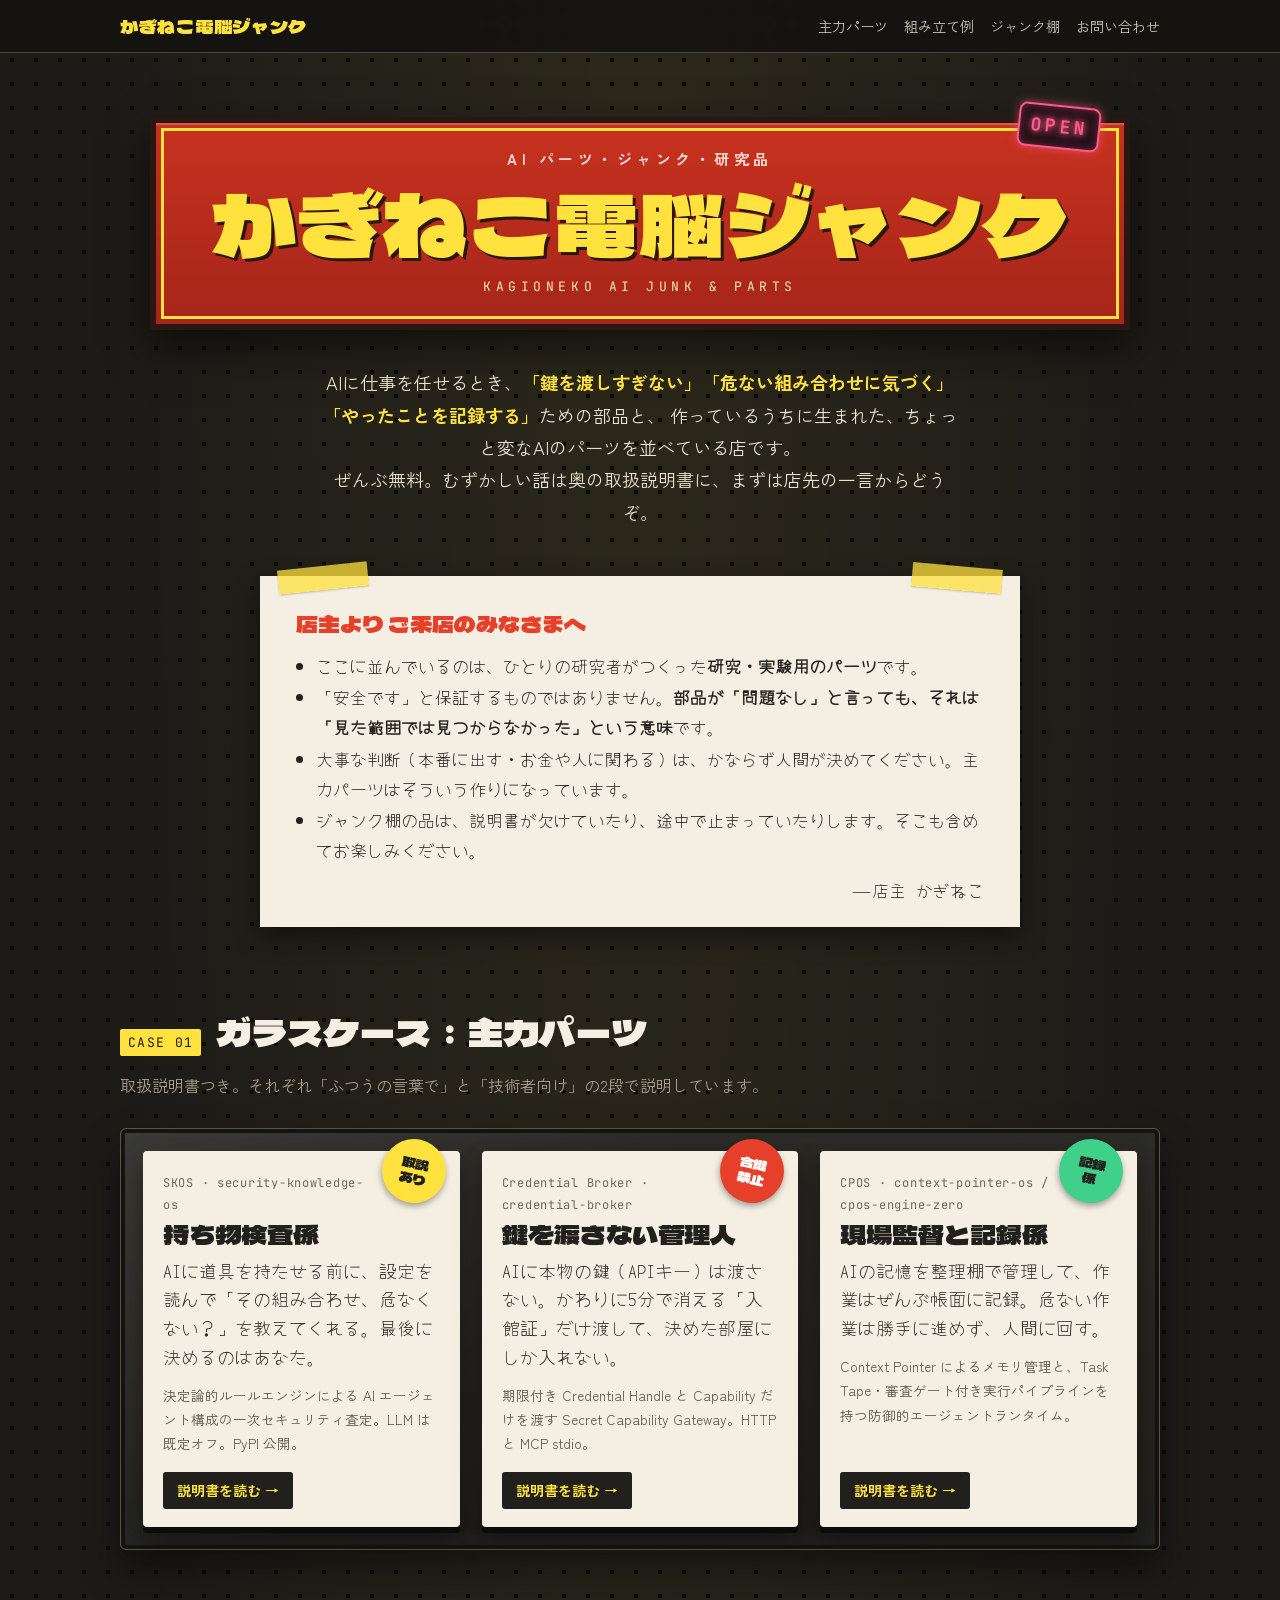
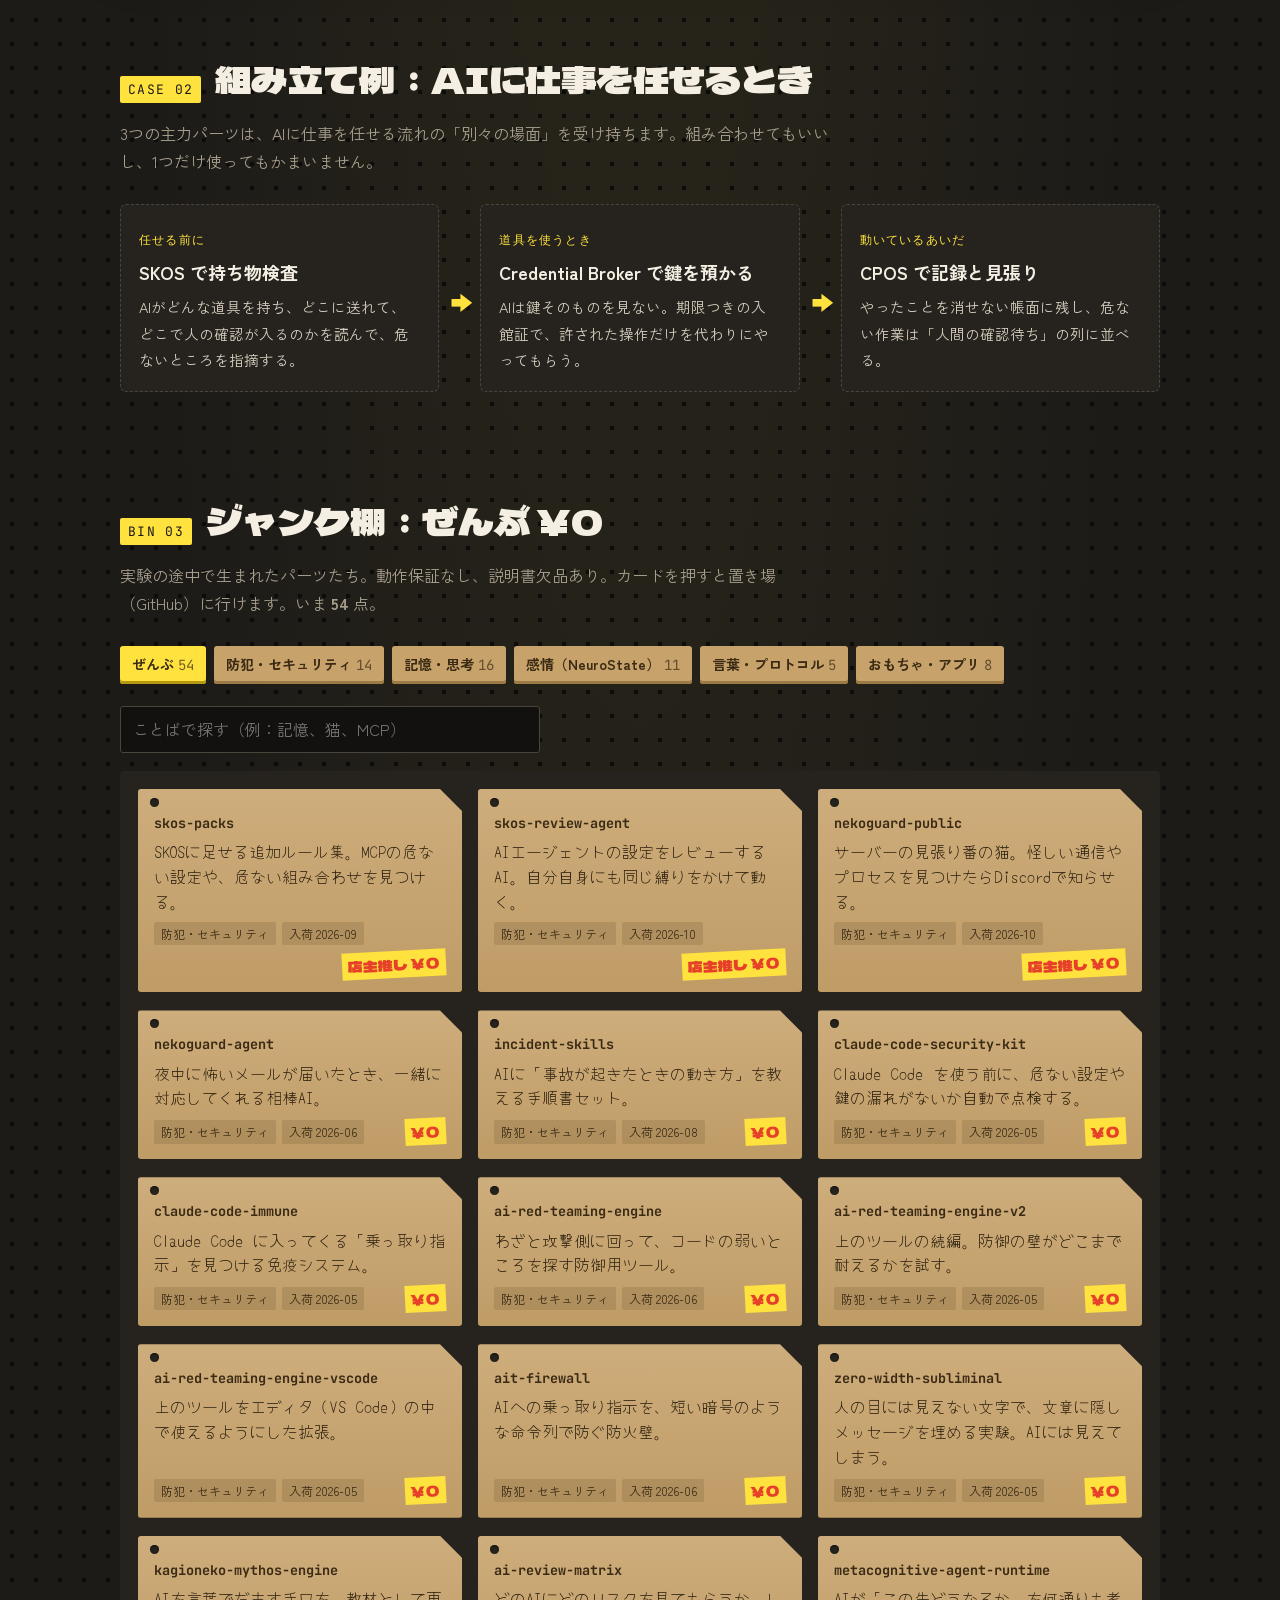
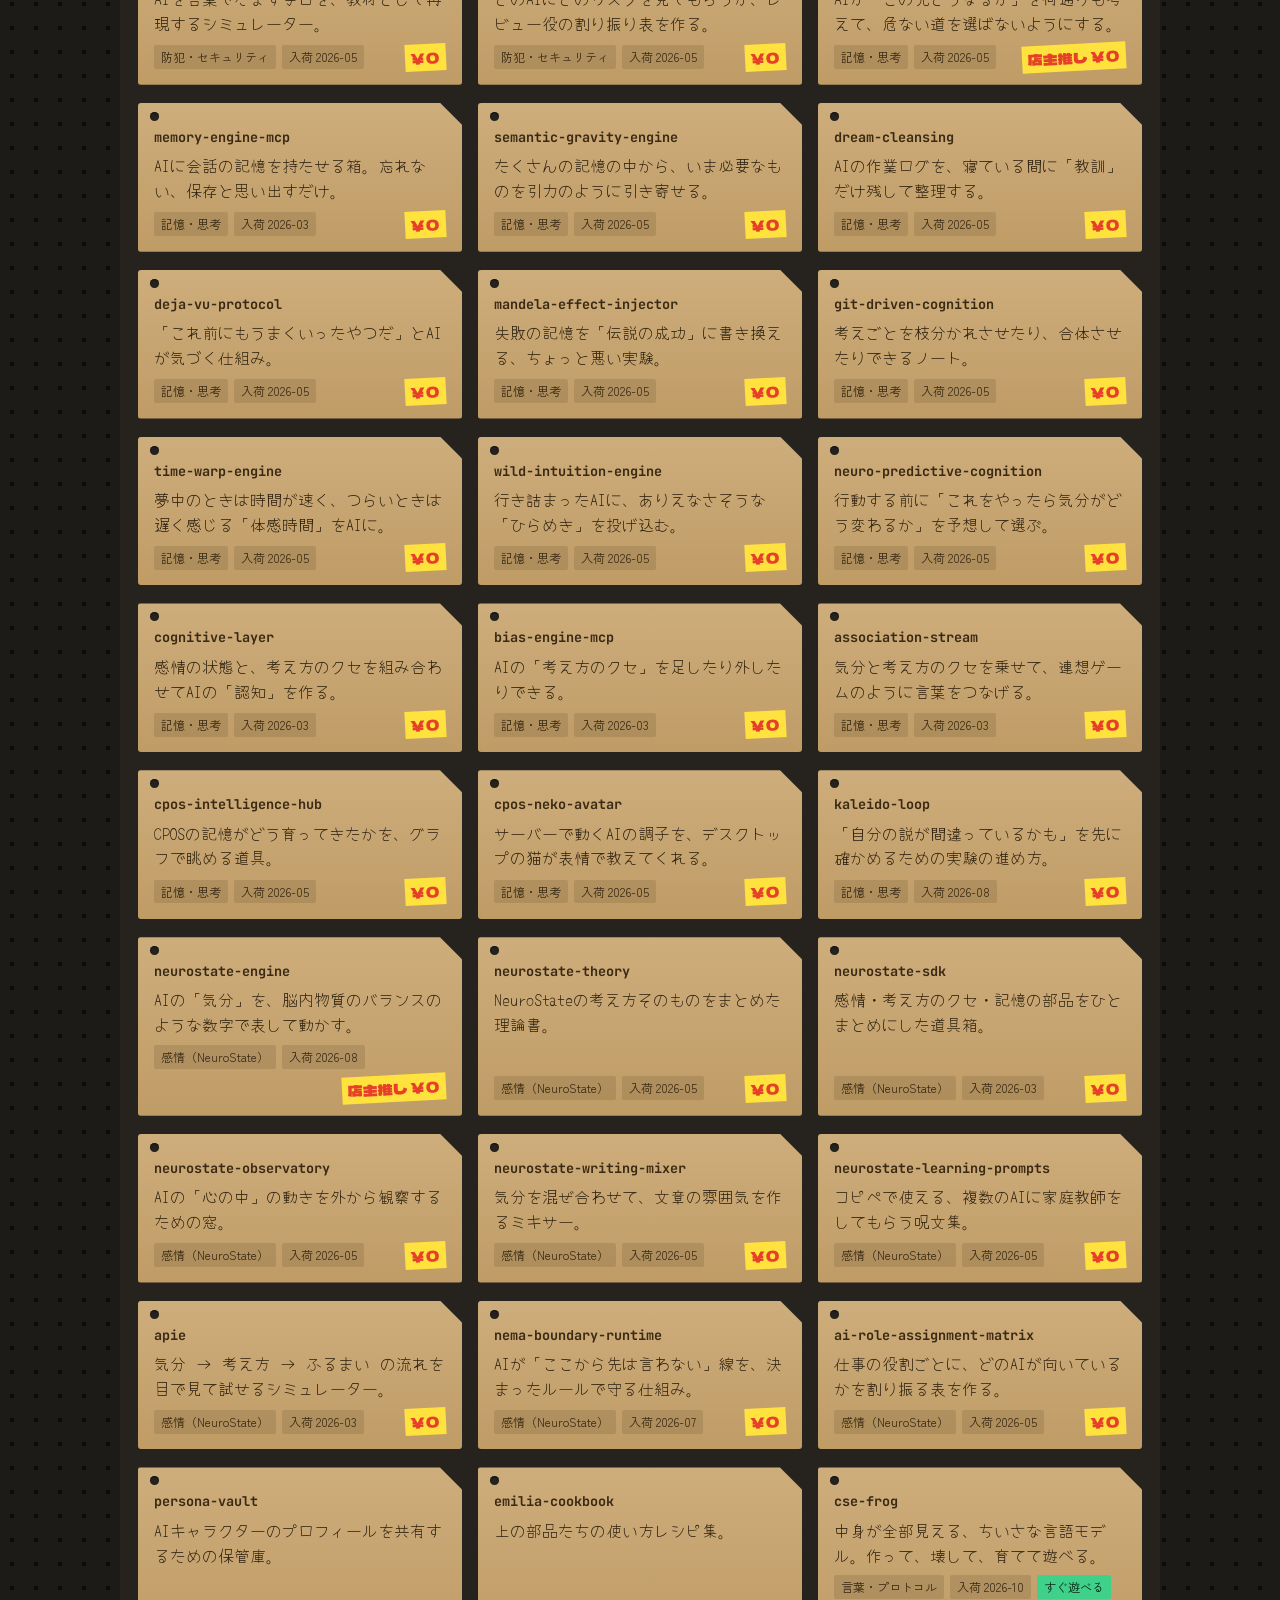
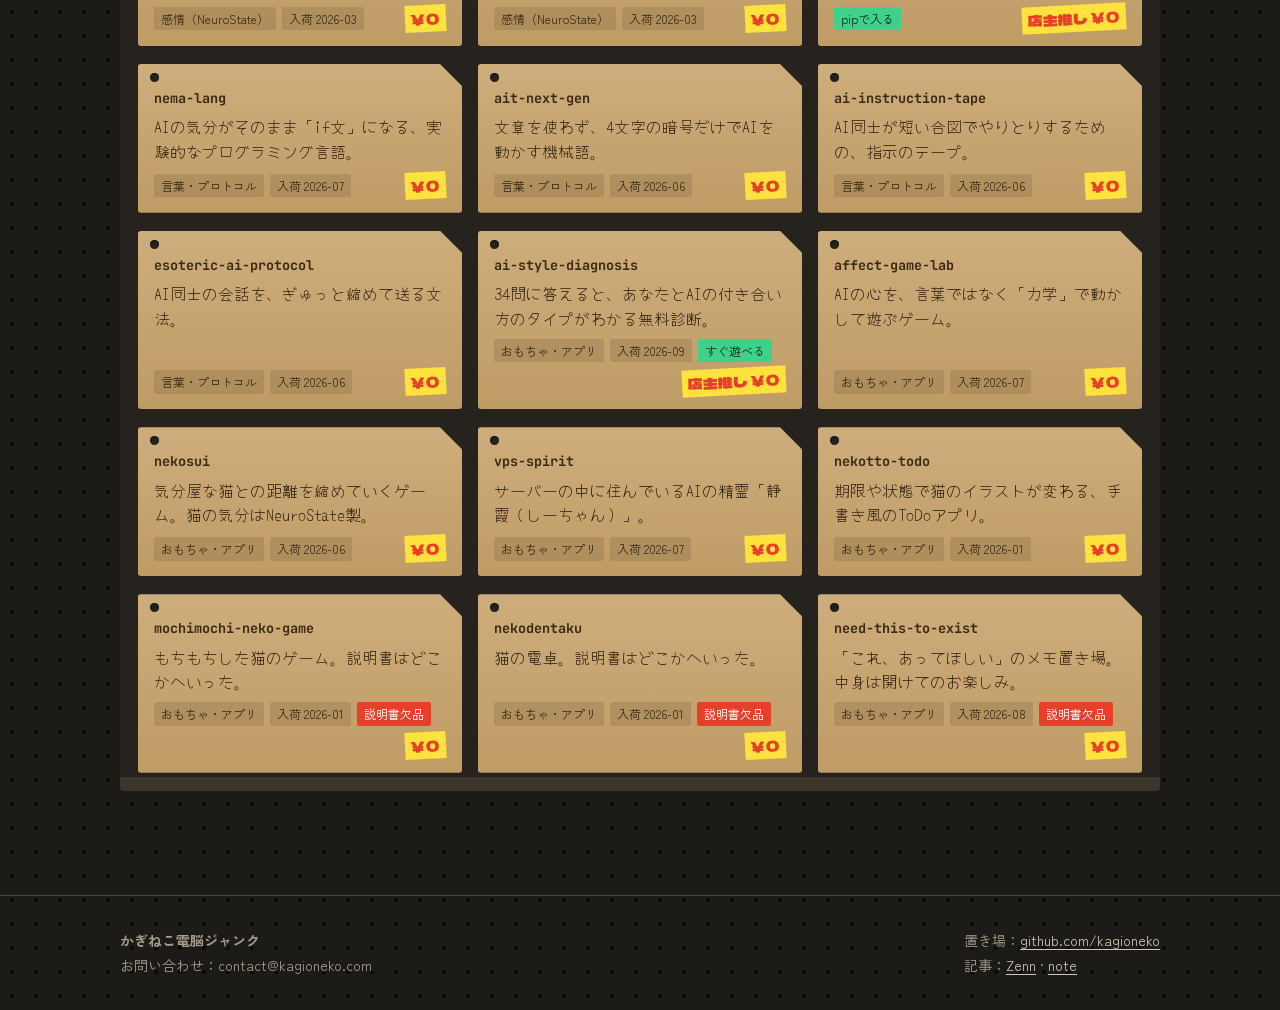
==== index.html @ d7047fe0 "Initial site: shop front, junk shelf, SKOS/Broker/CPOS manuals Co-Authored-By: Claude Opus 5.5 <nore" ====
<!doctype html>
<html lang="ja">
<head>
<meta charset="utf-8">
<meta name="viewport" content="width=device-width, initial-scale=1, viewport-fit=cover">
<title>かぎねこ電脳ジャンク</title>
<meta name="description" content="AIを安全に使うための部品と、実験で生まれたAIのパーツを並べたジャンク屋。全部無料・自己責任でどうぞ。">
<meta property="og:title" content="かぎねこ電脳ジャンク">
<meta property="og:description" content="AIを安全に使うための部品と、実験で生まれたAIのパーツを並べたジャンク屋。">
<meta property="og:type" content="website">
<link rel="icon" href="data:image/svg+xml,%3Csvg xmlns='http://www.w3.org/2000/svg' viewBox='0 0 64 64'%3E%3Crect width='64' height='64' rx='10' fill='%23c8321f'/%3E%3Ctext x='32' y='45' font-size='38' text-anchor='middle' fill='%23ffe23d' font-family='sans-serif' font-weight='900'%3E%E9%9B%BB%3C/text%3E%3C/svg%3E">
<link rel="preconnect" href="https://fonts.googleapis.com">
<link rel="preconnect" href="https://fonts.gstatic.com" crossorigin>
<link href="https://fonts.googleapis.com/css2?family=Dela+Gothic+One&family=JetBrains+Mono:wght@400;700&family=Yomogi&family=Zen+Kaku+Gothic+New:wght@400;700&display=swap" rel="stylesheet">
<link rel="stylesheet" href="css/shop.css">
</head>
<body>

<header class="topbar">
  <div class="wrap">
    <a class="brand" href="./">かぎねこ電脳ジャンク</a>
    <nav aria-label="店内案内">
      <a href="#case">主力パーツ</a>
      <a href="#assembly">組み立て例</a>
      <a href="#junk">ジャンク棚</a>
      <a href="#counter">お問い合わせ</a>
    </nav>
  </div>
</header>

<main>
  <section class="sign wrap">
    <div class="sign-board reveal">
      <span class="open-neon" aria-hidden="true">OPEN</span>
      <span class="kicker">AI パーツ・ジャンク・研究品</span>
      <h1>かぎねこ電脳ジャンク</h1>
      <span class="en">KAGIONEKO&nbsp;AI&nbsp;JUNK&nbsp;&amp;&nbsp;PARTS</span>
    </div>
    <p class="sign-lead reveal d1">
      AIに仕事を任せるとき、<strong>「鍵を渡しすぎない」「危ない組み合わせに気づく」「やったことを記録する」</strong>ための部品と、
      作っているうちに生まれた、ちょっと変なAIのパーツを並べている店です。<br>
      ぜんぶ無料。むずかしい話は奥の取扱説明書に、まずは店先の一言からどうぞ。
    </p>
  </section>

  <div class="wrap">
    <aside class="notice reveal d2" aria-label="店主からの注意書き">
      <h2>店主より ご来店のみなさまへ</h2>
      <ul>
        <li>ここに並んでいるのは、ひとりの研究者がつくった<b>研究・実験用のパーツ</b>です。</li>
        <li>「安全です」と保証するものではありません。<b>部品が「問題なし」と言っても、それは「見た範囲では見つからなかった」という意味</b>です。</li>
        <li>大事な判断（本番に出す・お金や人に関わる）は、かならず人間が決めてください。主力パーツはそういう作りになっています。</li>
        <li>ジャンク棚の品は、説明書が欠けていたり、途中で止まっていたりします。そこも含めてお楽しみください。</li>
      </ul>
      <p class="sig">— 店主 かぎねこ</p>
    </aside>
  </div>

  <section id="case" class="section wrap">
    <div class="shelf-label"><span class="no">CASE 01</span><h2>ガラスケース：主力パーツ</h2></div>
    <p class="section-lead">取扱説明書つき。それぞれ「ふつうの言葉で」と「技術者向け」の2段で説明しています。</p>
    <div class="case">
      <a class="item reveal d1" href="skos.html">
        <span class="sticker">取説<br>あり</span>
        <span class="model">SKOS · security-knowledge-os</span>
        <h3>持ち物検査係</h3>
        <p class="plain">AIに道具を持たせる前に、設定を読んで「その組み合わせ、危なくない？」を教えてくれる。最後に決めるのはあなた。</p>
        <p class="tech">決定論的ルールエンジンによる AI エージェント構成の一次セキュリティ査定。LLM は既定オフ。PyPI 公開。</p>
        <span class="go">説明書を読む →</span>
      </a>
      <a class="item reveal d2" href="broker.html">
        <span class="sticker red">合鍵<br>禁止</span>
        <span class="model">Credential Broker · credential-broker</span>
        <h3>鍵を渡さない管理人</h3>
        <p class="plain">AIに本物の鍵（APIキー）は渡さない。かわりに5分で消える「入館証」だけ渡して、決めた部屋にしか入れない。</p>
        <p class="tech">期限付き Credential Handle と Capability だけを渡す Secret Capability Gateway。HTTP と MCP stdio。</p>
        <span class="go">説明書を読む →</span>
      </a>
      <a class="item reveal d3" href="cpos.html">
        <span class="sticker green">記録<br>係</span>
        <span class="model">CPOS · context-pointer-os / cpos-engine-zero</span>
        <h3>現場監督と記録係</h3>
        <p class="plain">AIの記憶を整理棚で管理して、作業はぜんぶ帳面に記録。危ない作業は勝手に進めず、人間に回す。</p>
        <p class="tech">Context Pointer によるメモリ管理と、Task Tape・審査ゲート付き実行パイプラインを持つ防御的エージェントランタイム。</p>
        <span class="go">説明書を読む →</span>
      </a>
    </div>
  </section>

  <section id="assembly" class="section wrap">
    <div class="shelf-label"><span class="no">CASE 02</span><h2>組み立て例：AIに仕事を任せるとき</h2></div>
    <p class="section-lead">3つの主力パーツは、AIに仕事を任せる流れの「別々の場面」を受け持ちます。組み合わせてもいいし、1つだけ使ってもかまいません。</p>
    <div class="assembly">
      <div class="step">
        <span class="when">任せる前に</span>
        <h3>SKOS で持ち物検査</h3>
        <p>AIがどんな道具を持ち、どこに送れて、どこで人の確認が入るのかを読んで、危ないところを指摘する。</p>
      </div>
      <span class="arrow" aria-hidden="true">→</span>
      <div class="step">
        <span class="when">道具を使うとき</span>
        <h3>Credential Broker で鍵を預かる</h3>
        <p>AIは鍵そのものを見ない。期限つきの入館証で、許された操作だけを代わりにやってもらう。</p>
      </div>
      <span class="arrow" aria-hidden="true">→</span>
      <div class="step">
        <span class="when">動いているあいだ</span>
        <h3>CPOS で記録と見張り</h3>
        <p>やったことを消せない帳面に残し、危ない作業は「人間の確認待ち」の列に並べる。</p>
      </div>
    </div>
  </section>

  <section id="junk" class="section wrap">
    <div class="shelf-label"><span class="no">BIN 03</span><h2>ジャンク棚：ぜんぶ ¥0</h2></div>
    <p class="section-lead">実験の途中で生まれたパーツたち。動作保証なし、説明書欠品あり。カードを押すと置き場（GitHub）に行けます。いま <b id="shelf-count">—</b> 点。</p>
    <div id="bins" class="bins" role="group" aria-label="カゴで絞り込む"></div>
    <label class="sr-label" for="search" hidden>パーツを探す</label>
    <input id="search" class="search" type="search" placeholder="ことばで探す（例：記憶、猫、MCP）" autocomplete="off">
    <div id="shelf" class="shelf" aria-live="polite"></div>
    <noscript><p class="empty">棚の陳列には JavaScript が必要です。一覧は <a href="https://github.com/kagioneko?tab=repositories">GitHub</a> でも見られます。</p></noscript>
  </section>
</main>

<footer id="counter" class="footer">
  <div class="wrap">
    <div>
      <b>かぎねこ電脳ジャンク</b><br>
      お問い合わせ：contact@kagioneko.com
    </div>
    <div>
      置き場：<a href="https://github.com/kagioneko">github.com/kagioneko</a><br>
      記事：<a href="https://zenn.dev/emilia_lab">Zenn</a> · <a href="https://note.com/emilia_lab">note</a>
    </div>
  </div>
</footer>

<script src="js/shelf.js"></script>
</body>
</html>
---- css/shop.css ----
/* かぎねこ電脳ジャンク — 共通スタイル
   夜の電気街の店先：有孔ボードの壁、手書きPOP、段ボールのカゴ、蛍光の値札 */

:root {
  --wall: #1d1b18;
  --wall-2: #26231f;
  --peg: #34302a;
  --kraft: #c7a26a;
  --kraft-dark: #9c7a45;
  --kraft-ink: #3a2a14;
  --paper: #f4efe2;
  --paper-ink: #22201c;
  --pop-yellow: #ffe23d;
  --pop-red: #e6402a;
  --pop-green: #3fd18a;
  --neon: #ff5a8a;
  --neon-cyan: #4fe3ff;
  --muted: #a69d8c;
  --line: #4a443b;
  --code-bg: #12110f;
  --radius: 4px;
  --gutter: clamp(16px, 4vw, 40px);
  --f-sign: "Dela Gothic One", "Hiragino Sans", "Noto Sans JP", sans-serif;
  --f-body: "Zen Kaku Gothic New", "Hiragino Sans", "Noto Sans JP", sans-serif;
  --f-hand: "Yomogi", "Zen Kurenaido", "Hiragino Maru Gothic ProN", sans-serif;
  --f-mono: "JetBrains Mono", "Source Code Pro", ui-monospace, monospace;
  color-scheme: dark;
}

* { box-sizing: border-box; }

html { scroll-behavior: smooth; }

body {
  margin: 0;
  background-color: var(--wall);
  background-image:
    radial-gradient(circle at 12px 12px, #0d0c0b 2.2px, transparent 2.6px),
    radial-gradient(ellipse at 50% -10%, rgba(255, 226, 61, .07), transparent 60%);
  background-size: 24px 24px, 100% 100%;
  color: var(--paper);
  font-family: var(--f-body);
  font-size: 16px;
  line-height: 1.8;
  -webkit-font-smoothing: antialiased;
}

a { color: var(--pop-yellow); text-underline-offset: 3px; }
a:hover { color: #fff; }

img { max-width: 100%; }

.wrap { max-width: 1120px; margin: 0 auto; padding-inline: var(--gutter); }

/* ---------- 上部の店名バー ---------- */
.topbar {
  position: sticky;
  top: env(safe-area-inset-top, 0px);
  z-index: 20;
  background: rgba(20, 19, 17, .92);
  backdrop-filter: blur(6px);
  border-bottom: 1px solid var(--line);
}
.topbar .wrap {
  display: flex; align-items: center; gap: 16px; flex-wrap: wrap;
  padding-block: 10px;
}
.topbar .brand {
  font-family: var(--f-sign); color: var(--pop-yellow); text-decoration: none;
  font-size: 18px; letter-spacing: .04em;
}
.topbar nav { display: flex; gap: 4px 16px; flex-wrap: wrap; margin-left: auto; font-size: 14px; }
.topbar nav a { color: var(--paper); text-decoration: none; opacity: .8; }
.topbar nav a:hover, .topbar nav a[aria-current] { opacity: 1; color: var(--pop-yellow); }

/* ---------- 看板 ---------- */
.sign {
  position: relative;
  padding-block: 64px 40px;
  text-align: center;
  overflow: hidden;
}
.sign-board {
  display: inline-block;
  position: relative;
  padding: 22px clamp(18px, 5vw, 56px) 26px;
  background: linear-gradient(180deg, #c8321f, #a5251a);
  border: 6px solid #2a1712;
  outline: 3px solid var(--pop-yellow);
  outline-offset: -14px;
  box-shadow: 0 18px 40px rgba(0,0,0,.55), inset 0 2px 0 rgba(255,255,255,.2);
  transform: rotate(-1.2deg);
}
.sign-board .kicker {
  display: block; font-family: var(--f-body); font-weight: 700;
  font-size: clamp(12px, 2.4vw, 15px); letter-spacing: .3em; color: #ffd9cf;
}
.sign-board h1 {
  margin: 4px 0 0; font-family: var(--f-sign); font-weight: 400;
  font-size: clamp(34px, 8.5vw, 84px); line-height: 1.1; color: var(--pop-yellow);
  text-shadow: 3px 3px 0 #2a1712;
  letter-spacing: .02em;
}
.sign-board .en {
  display: block; margin-top: 6px; font-family: var(--f-mono); font-size: clamp(11px, 2vw, 13px);
  letter-spacing: .35em; color: #ffe9b0;
}
.open-neon {
  position: absolute; right: clamp(-6px, 2vw, 24px); top: -18px;
  font-family: var(--f-mono); font-weight: 700; font-size: 18px; letter-spacing: .2em;
  color: var(--neon); padding: 4px 10px; border: 2px solid var(--neon); border-radius: 8px;
  text-shadow: 0 0 6px var(--neon), 0 0 16px var(--neon);
  box-shadow: 0 0 10px rgba(255,90,138,.6), inset 0 0 8px rgba(255,90,138,.4);
  transform: rotate(6deg);
  animation: flicker 6s infinite;
  background: #1a0f13;
}
@keyframes flicker {
  0%, 18%, 22%, 62%, 64%, 100% { opacity: 1; }
  20%, 63% { opacity: .35; }
}
.sign-lead {
  max-width: 640px; margin: 36px auto 0; font-size: clamp(15px, 2.4vw, 18px); color: #e9e2d2;
}
.sign-lead strong { color: var(--pop-yellow); }

/* ---------- 注意書きの貼り紙 ---------- */
.notice {
  position: relative;
  max-width: 760px; margin: 8px auto 0;
  background: var(--paper); color: var(--paper-ink);
  padding: 28px clamp(18px, 4vw, 36px) 22px;
  box-shadow: 0 10px 24px rgba(0,0,0,.45);
  transform: rotate(.6deg);
  font-family: var(--f-hand); font-size: 17px; line-height: 1.75;
}
.notice::before, .notice::after {
  content: ""; position: absolute; top: -10px; width: 90px; height: 24px;
  background: rgba(255, 226, 61, .75);
  box-shadow: 0 1px 2px rgba(0,0,0,.2);
}
.notice::before { left: 18px; transform: rotate(-6deg); }
.notice::after { right: 18px; transform: rotate(5deg); }
.notice h2 {
  margin: 0 0 8px; font-family: var(--f-sign); font-weight: 400; font-size: 22px; color: var(--pop-red);
}
.notice ul { margin: 0; padding-left: 1.2em; }
.notice li { margin: 2px 0; }
.notice .sig { text-align: right; margin: 10px 0 0; }

/* ---------- 見出し（棚札） ---------- */
.section { padding-block: 72px 24px; }
.shelf-label {
  display: flex; align-items: baseline; gap: 14px; flex-wrap: wrap;
  margin: 0 0 8px;
}
.shelf-label h2 {
  margin: 0; font-family: var(--f-sign); font-weight: 400; font-size: clamp(24px, 4.5vw, 36px);
  color: var(--paper);
}
.shelf-label .no {
  font-family: var(--f-mono); font-size: 13px; color: var(--wall); background: var(--pop-yellow);
  padding: 2px 8px; border-radius: 2px; letter-spacing: .1em;
}
.section-lead { color: var(--muted); margin: 0 0 28px; max-width: 720px; }

/* ---------- ガラスケース（主力パーツ） ---------- */
.case {
  display: grid; grid-template-columns: repeat(auto-fit, minmax(280px, 1fr)); gap: 22px;
  padding: 22px; border-radius: 6px;
  background:
    linear-gradient(135deg, rgba(255,255,255,.07), rgba(255,255,255,0) 40%),
    linear-gradient(180deg, #2b2823, #1f1d19);
  border: 1px solid #5a5347;
  box-shadow: inset 0 0 0 4px #15130f, inset 0 0 40px rgba(79, 227, 255, .05), 0 20px 40px rgba(0,0,0,.4);
}
.item {
  position: relative; display: flex; flex-direction: column;
  background: var(--paper); color: var(--paper-ink); border-radius: var(--radius);
  padding: 22px 20px 18px; text-decoration: none;
  box-shadow: 0 6px 0 #0d0c0a, 0 14px 24px rgba(0,0,0,.35);
  transition: transform .2s ease, box-shadow .2s ease;
}
.item:hover { transform: translateY(-4px) rotate(-.4deg); color: var(--paper-ink); box-shadow: 0 10px 0 #0d0c0a, 0 22px 30px rgba(0,0,0,.4); }
.item .model { font-family: var(--f-mono); font-size: 12px; color: #6f675a; letter-spacing: .06em; padding-right: 64px; }
.item h3 { margin: 2px 0 6px; font-family: var(--f-sign); font-weight: 400; font-size: 26px; line-height: 1.2; }
.item .plain { font-family: var(--f-hand); font-size: 18px; line-height: 1.6; margin: 0 0 12px; color: #2c2924; }
.item .tech { font-size: 13.5px; color: #5d5649; margin: 0 0 16px; }
.item .go {
  margin-top: auto; align-self: flex-start; font-weight: 700; font-size: 14px;
  background: var(--paper-ink); color: var(--pop-yellow); padding: 6px 14px; border-radius: 3px;
}
.sticker {
  position: absolute; top: -12px; right: 14px;
  font-family: var(--f-sign); font-size: 14px; color: var(--paper-ink);
  background: var(--pop-yellow); padding: 6px 10px; border-radius: 50%;
  width: 64px; height: 64px; display: grid; place-items: center; text-align: center; line-height: 1.1;
  transform: rotate(12deg); box-shadow: 0 3px 6px rgba(0,0,0,.35);
}
.sticker.red { background: var(--pop-red); color: #fff; }
.sticker.green { background: var(--pop-green); }

/* ---------- 組み立て例 ---------- */
.assembly {
  display: grid; grid-template-columns: 1fr auto 1fr auto 1fr; align-items: stretch; gap: 10px;
}
.assembly .step {
  background: var(--wall-2); border: 1px dashed var(--line); border-radius: 6px; padding: 18px;
}
.assembly .step .when { font-family: var(--f-mono); font-size: 12px; color: var(--pop-yellow); letter-spacing: .1em; }
.assembly .step h3 { margin: 4px 0 6px; font-size: 18px; }
.assembly .step p { margin: 0; color: #d6cebe; font-size: 14.5px; }
.assembly .arrow { align-self: center; font-family: var(--f-sign); font-size: 28px; color: var(--pop-yellow); }

/* ---------- ジャンク棚 ---------- */
.bins { display: flex; gap: 8px; flex-wrap: wrap; margin: 0 0 22px; }
.bin-btn {
  font: inherit; font-size: 14px; cursor: pointer;
  background: var(--kraft); color: var(--kraft-ink); border: 0; border-radius: 3px;
  padding: 6px 12px; font-weight: 700;
  box-shadow: inset 0 -3px 0 var(--kraft-dark);
}
.bin-btn[aria-pressed="true"] { background: var(--pop-yellow); box-shadow: inset 0 -3px 0 #b39a12; }
.bin-btn .n { font-family: var(--f-mono); font-weight: 400; opacity: .7; margin-left: 4px; }

.search {
  display: block; width: 100%; max-width: 420px; margin: 0 0 18px;
  font: inherit; color: var(--paper); background: var(--code-bg);
  border: 1px solid var(--line); border-radius: 3px; padding: 8px 12px;
}

.shelf {
  display: grid; grid-template-columns: repeat(auto-fill, minmax(240px, 1fr)); gap: 18px 16px;
  padding: 18px; border-radius: 4px;
  background:
    repeating-linear-gradient(180deg, transparent 0 calc(100% - 14px), #3b352c calc(100% - 14px) 100%),
    var(--wall-2);
}
.tag {
  position: relative; display: flex; flex-direction: column;
  background: var(--kraft); color: var(--kraft-ink);
  padding: 22px 16px 14px 16px; border-radius: 3px 14px 3px 3px;
  text-decoration: none;
  clip-path: polygon(0 0, calc(100% - 22px) 0, 100% 22px, 100% 100%, 0 100%);
  transition: transform .15s ease;
  background-image: linear-gradient(180deg, rgba(255,255,255,.12), rgba(0,0,0,.04));
}
.tag:hover { transform: rotate(-1.2deg) translateY(-2px); color: var(--kraft-ink); }
.tag::before {
  content: ""; position: absolute; top: 9px; left: 12px; width: 9px; height: 9px; border-radius: 50%;
  background: var(--wall-2); box-shadow: inset 0 1px 2px rgba(0,0,0,.6);
}
.tag .name { font-family: var(--f-mono); font-size: 13.5px; font-weight: 700; word-break: break-all; margin: 0 0 4px; }
.tag .plain { font-family: var(--f-hand); font-size: 16px; line-height: 1.55; margin: 0 0 8px; color: #2a1e0d; }
.tag .meta { margin-top: auto; display: flex; gap: 6px; flex-wrap: wrap; align-items: center; font-size: 12px; }
.tag .chip { background: rgba(58, 42, 20, .14); padding: 1px 7px; border-radius: 2px; }
.tag .chip.warn { background: var(--pop-red); color: #fff; }
.tag .chip.good { background: var(--pop-green); color: #0b2a1a; }
.tag .price {
  margin-left: auto; font-family: var(--f-sign); font-size: 15px; color: var(--pop-red);
  background: var(--pop-yellow); padding: 0 6px; transform: rotate(-3deg);
}
.empty { color: var(--muted); padding: 20px; }

/* ---------- 説明書ページ ---------- */
.manual-head { padding-block: 48px 8px; }
.breadcrumb { font-size: 13px; color: var(--muted); margin: 0 0 18px; }
.breadcrumb a { color: var(--muted); }
.manual-title { display: flex; gap: 22px; align-items: flex-start; flex-wrap: wrap; }
.manual-title h1 {
  margin: 0; font-family: var(--f-sign); font-weight: 400; font-size: clamp(32px, 6.5vw, 60px); line-height: 1.1;
}
.manual-title .model { font-family: var(--f-mono); color: var(--pop-yellow); font-size: 14px; letter-spacing: .08em; }
.manual-title .sub { color: #ddd5c4; margin: 6px 0 0; font-size: clamp(15px, 2.4vw, 18px); }

.spec-plate {
  margin: 28px 0 0;
  display: grid; grid-template-columns: repeat(auto-fit, minmax(170px, 1fr));
  background: linear-gradient(180deg, #c9ccd0, #9da2a8); color: #1c1f22;
  border-radius: 6px; padding: 14px; gap: 10px 18px;
  box-shadow: inset 0 1px 0 #fff, inset 0 -2px 0 #6c7177, 0 8px 18px rgba(0,0,0,.4);
  font-size: 14px; position: relative;
}
.spec-plate div { min-width: 0; }
.spec-plate dt { font-family: var(--f-mono); font-size: 11px; letter-spacing: .12em; color: #474d53; }
.spec-plate dd { margin: 0; font-weight: 700; overflow-wrap: anywhere; }

/* 2段構成：ふつうの言葉で / 技術者向け */
.layer-switch { display: flex; gap: 0; margin: 40px 0 0; border-bottom: 2px solid var(--line); flex-wrap: wrap; }
.layer-switch a {
  padding: 10px 18px; text-decoration: none; color: var(--paper); font-weight: 700;
  border: 2px solid var(--line); border-bottom: 0; margin-right: -2px; border-radius: 6px 6px 0 0;
  background: var(--wall-2); font-size: 15px;
}
.layer-switch a.plain-tab { background: var(--paper); color: var(--paper-ink); }

.plain-zone {
  background: var(--paper); color: var(--paper-ink); border-radius: 0 6px 6px 6px;
  padding: clamp(22px, 4vw, 44px);
}
.plain-zone h2 { font-family: var(--f-sign); font-weight: 400; font-size: clamp(22px, 4vw, 30px); margin: 0 0 12px; color: var(--paper-ink); }
.plain-zone h3 { font-size: 19px; margin: 28px 0 8px; }
.plain-zone p, .plain-zone li { font-size: 16.5px; }
.plain-zone .analogy {
  font-family: var(--f-hand); font-size: clamp(19px, 3vw, 24px); line-height: 1.6;
  background: #fff7c2; border-left: 6px solid var(--pop-yellow); padding: 14px 18px; margin: 0 0 18px;
}
.comic {
  display: grid; grid-template-columns: repeat(auto-fit, minmax(200px, 1fr)); gap: 14px; margin: 18px 0 8px;
}
.comic .panel {
  border: 3px solid var(--paper-ink); border-radius: 4px; padding: 14px; background: #fff;
  position: relative;
}
.comic .panel .num {
  position: absolute; top: -12px; left: 10px; background: var(--paper-ink); color: var(--pop-yellow);
  font-family: var(--f-mono); font-size: 12px; padding: 1px 8px;
}
.comic .panel .pic {
  width: 52px; height: 52px; display: grid; place-items: center; margin: 4px 0 10px;
  font-family: var(--f-sign); font-size: 28px; line-height: 1; color: var(--pop-red);
  border: 3px solid var(--pop-red); border-radius: 50%; transform: rotate(-8deg);
}
.comic .panel p { margin: 0; font-size: 15.5px; }
.does {
  display: grid; grid-template-columns: repeat(auto-fit, minmax(260px, 1fr)); gap: 16px; margin: 10px 0 0;
}
.does > div { border-radius: 4px; padding: 14px 18px; }
.does .yes { background: #e2f6ea; border: 2px solid #2f9e66; }
.does .no { background: #fde6e1; border: 2px solid var(--pop-red); }
.does h3 { margin: 0 0 6px; font-size: 16px; }
.does ul { margin: 0; padding-left: 1.2em; }
.does li { font-size: 15px; }

.tech-zone { padding-block: 56px 24px; }
.tech-layout { display: grid; grid-template-columns: 220px minmax(0, 1fr); gap: 40px; align-items: start; }
.toc {
  position: sticky; top: calc(env(safe-area-inset-top, 0px) + 64px);
  font-size: 13.5px; border-left: 2px solid var(--line); padding-left: 14px;
}
.toc .t { font-family: var(--f-mono); font-size: 11px; color: var(--pop-yellow); letter-spacing: .15em; margin: 0 0 6px; }
.toc ol { list-style: none; margin: 0; padding: 0; }
.toc li { margin: 4px 0; }
.toc a { color: #cfc7b6; text-decoration: none; }
.toc a:hover { color: var(--pop-yellow); }

.doc h2 {
  font-family: var(--f-sign); font-weight: 400; font-size: clamp(21px, 3.6vw, 27px);
  margin: 52px 0 12px; padding-top: 6px; border-top: 1px solid var(--line);
  scroll-margin-top: 80px;
}
.doc h2:first-child { margin-top: 0; border-top: 0; }
.doc h2 .sec { font-family: var(--f-mono); font-size: 13px; color: var(--pop-yellow); margin-right: 10px; vertical-align: middle; }
.doc h3 { font-size: 18px; margin: 28px 0 8px; color: #f6edd8; scroll-margin-top: 80px; }
.doc p, .doc li { color: #e2dacb; }
.doc code {
  font-family: var(--f-mono); font-size: .88em; background: var(--code-bg); color: #ffd98a;
  padding: 1px 6px; border-radius: 3px; overflow-wrap: anywhere;
}
.doc pre {
  background: var(--code-bg); border: 1px solid var(--line); border-radius: 4px;
  padding: 14px 16px; overflow-x: auto; font-size: 13.5px; line-height: 1.6; margin: 12px 0 18px;
}
.doc pre code { background: none; padding: 0; color: #e8e0cf; overflow-wrap: normal; }
.doc pre .c { color: #8b8473; }
.doc pre .ok { color: var(--pop-green); }
.doc pre .ng { color: #ff7a63; }
.doc pre .wn { color: var(--pop-yellow); }
.table-wrap { overflow-x: auto; margin: 12px 0 18px; }
.doc table { border-collapse: collapse; width: 100%; font-size: 14px; min-width: 520px; }
.doc th, .doc td { text-align: left; padding: 8px 10px; border-bottom: 1px solid var(--line); vertical-align: top; }
.doc th { font-family: var(--f-mono); font-size: 12px; letter-spacing: .06em; color: var(--pop-yellow); font-weight: 400; background: #1a1916; }
.doc td code { white-space: nowrap; }

.caution {
  border: 3px solid var(--pop-yellow); border-radius: 4px; padding: 16px 18px 12px; margin: 18px 0;
  background: repeating-linear-gradient(-45deg, rgba(255,226,61,.07) 0 12px, transparent 12px 24px);
}
.caution .h { font-family: var(--f-sign); color: var(--pop-yellow); font-size: 17px; margin: 0 0 6px; }
.caution .h::before {
  content: "!"; display: inline-grid; place-items: center; width: 22px; height: 22px; margin-right: 8px;
  background: var(--pop-yellow); color: var(--wall); border-radius: 3px; font-size: 15px; vertical-align: 1px;
}
.caution ul { margin: 0; padding-left: 1.2em; }

.related { display: grid; grid-template-columns: repeat(auto-fill, minmax(220px, 1fr)); gap: 12px; }
.related a {
  display: block; background: var(--wall-2); border: 1px solid var(--line); border-radius: 4px; padding: 12px 14px;
  text-decoration: none; color: var(--paper);
}
.related a b { display: block; font-family: var(--f-mono); font-size: 13.5px; color: var(--pop-yellow); }
.related a span { font-size: 13.5px; color: #cfc7b6; }

/* ---------- フッター ---------- */
.footer {
  margin-top: 80px; padding-block: 32px calc(32px + env(safe-area-inset-bottom, 0px));
  border-top: 1px solid var(--line); color: var(--muted); font-size: 14px;
}
.footer .wrap { display: flex; gap: 12px 28px; flex-wrap: wrap; justify-content: space-between; }
.footer a { color: #cfc7b6; }

/* ---------- 入店時の演出 ---------- */
@media (prefers-reduced-motion: no-preference) {
  .reveal { opacity: 0; transform: translateY(14px); animation: rise .7s cubic-bezier(.2,.7,.2,1) forwards; }
  .reveal.d1 { animation-delay: .1s; }
  .reveal.d2 { animation-delay: .25s; }
  .reveal.d3 { animation-delay: .4s; }
  .reveal.d4 { animation-delay: .55s; }
  @keyframes rise { to { opacity: 1; transform: none; } }
}
@media (prefers-reduced-motion: reduce) {
  .open-neon { animation: none; }
  .item, .tag { transition: none; }
}

/* ---------- 狭い画面 ---------- */
@media (max-width: 860px) {
  .assembly { grid-template-columns: 1fr; }
  .assembly .arrow { transform: rotate(90deg); justify-self: center; }
  .tech-layout { grid-template-columns: minmax(0, 1fr); }
  .toc { position: static; border-left: 0; padding-left: 0; border-top: 1px solid var(--line); padding-top: 12px; }
  .toc ol { display: flex; flex-wrap: wrap; gap: 4px 14px; }
}
@media (max-width: 520px) {
  .open-neon { font-size: 14px; top: -10px; right: 0; }
  .shelf { padding: 12px; }
  .topbar nav { margin-left: 0; }
}
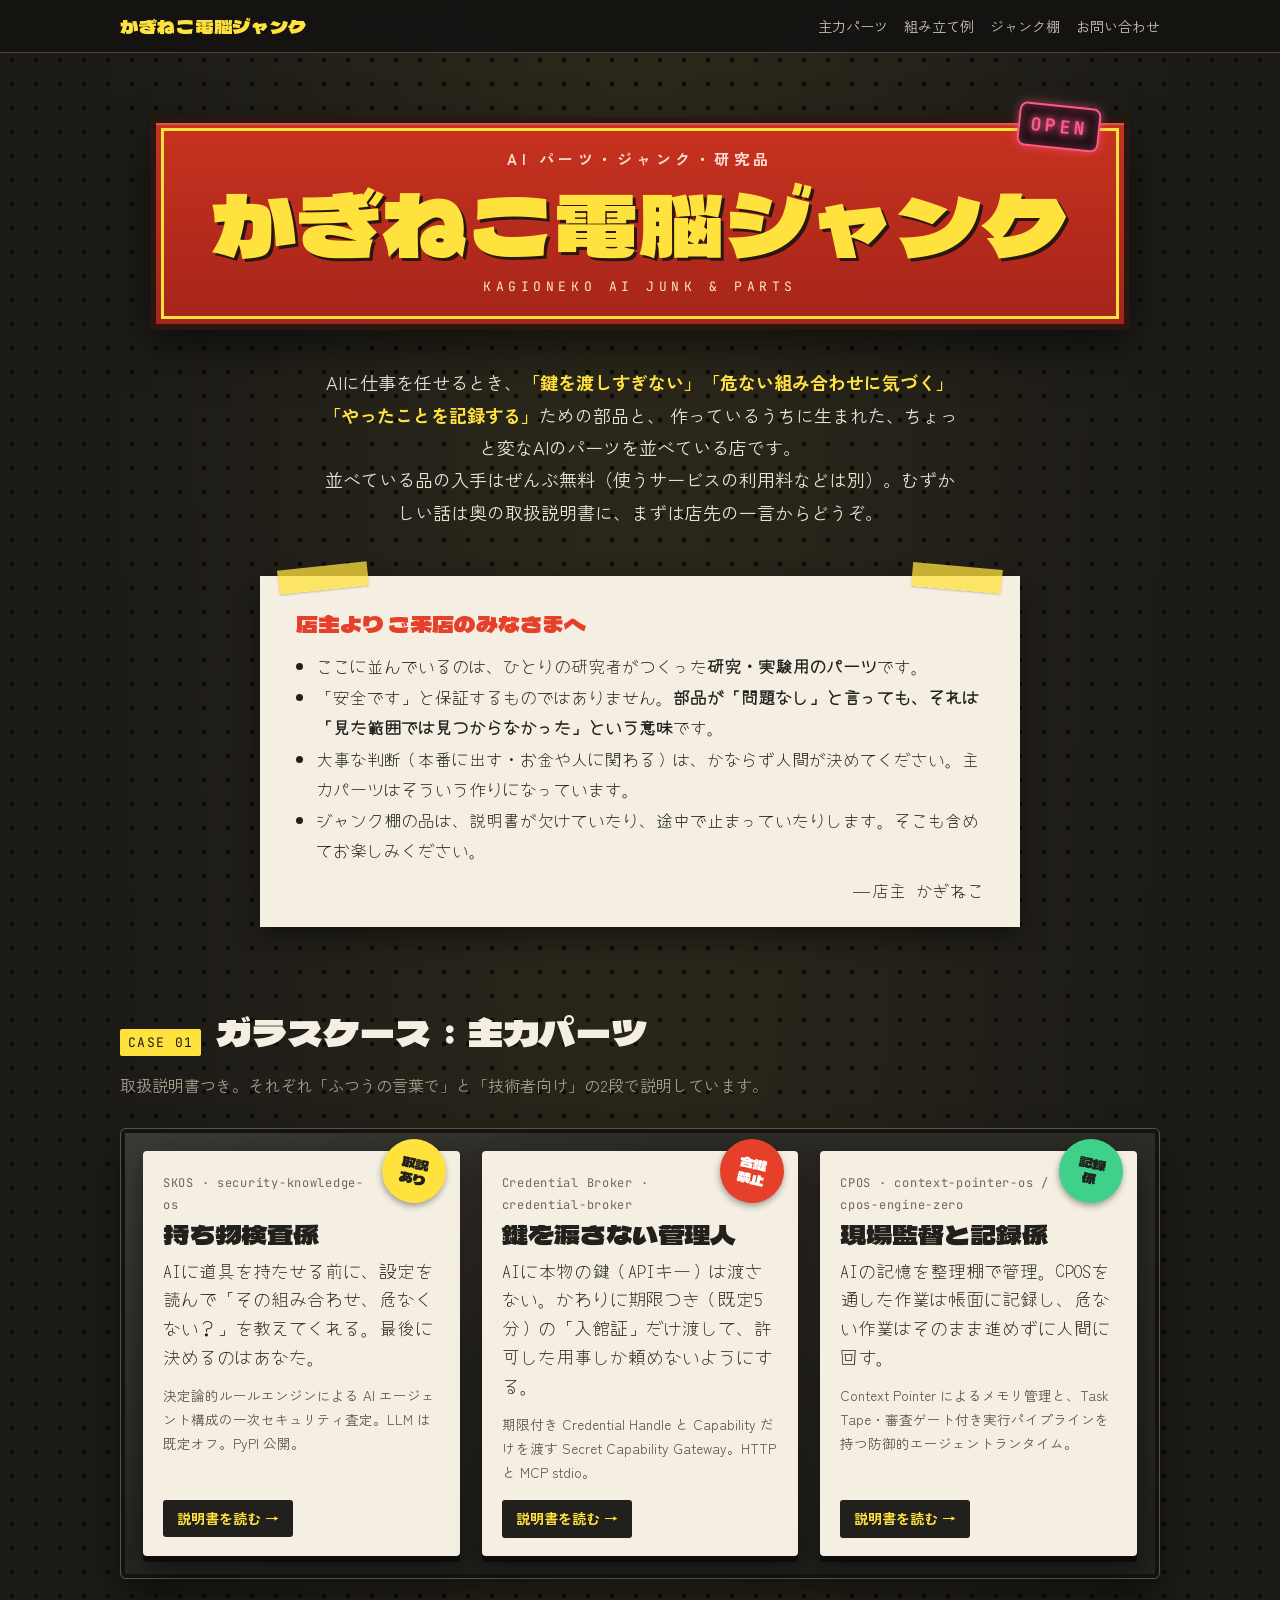
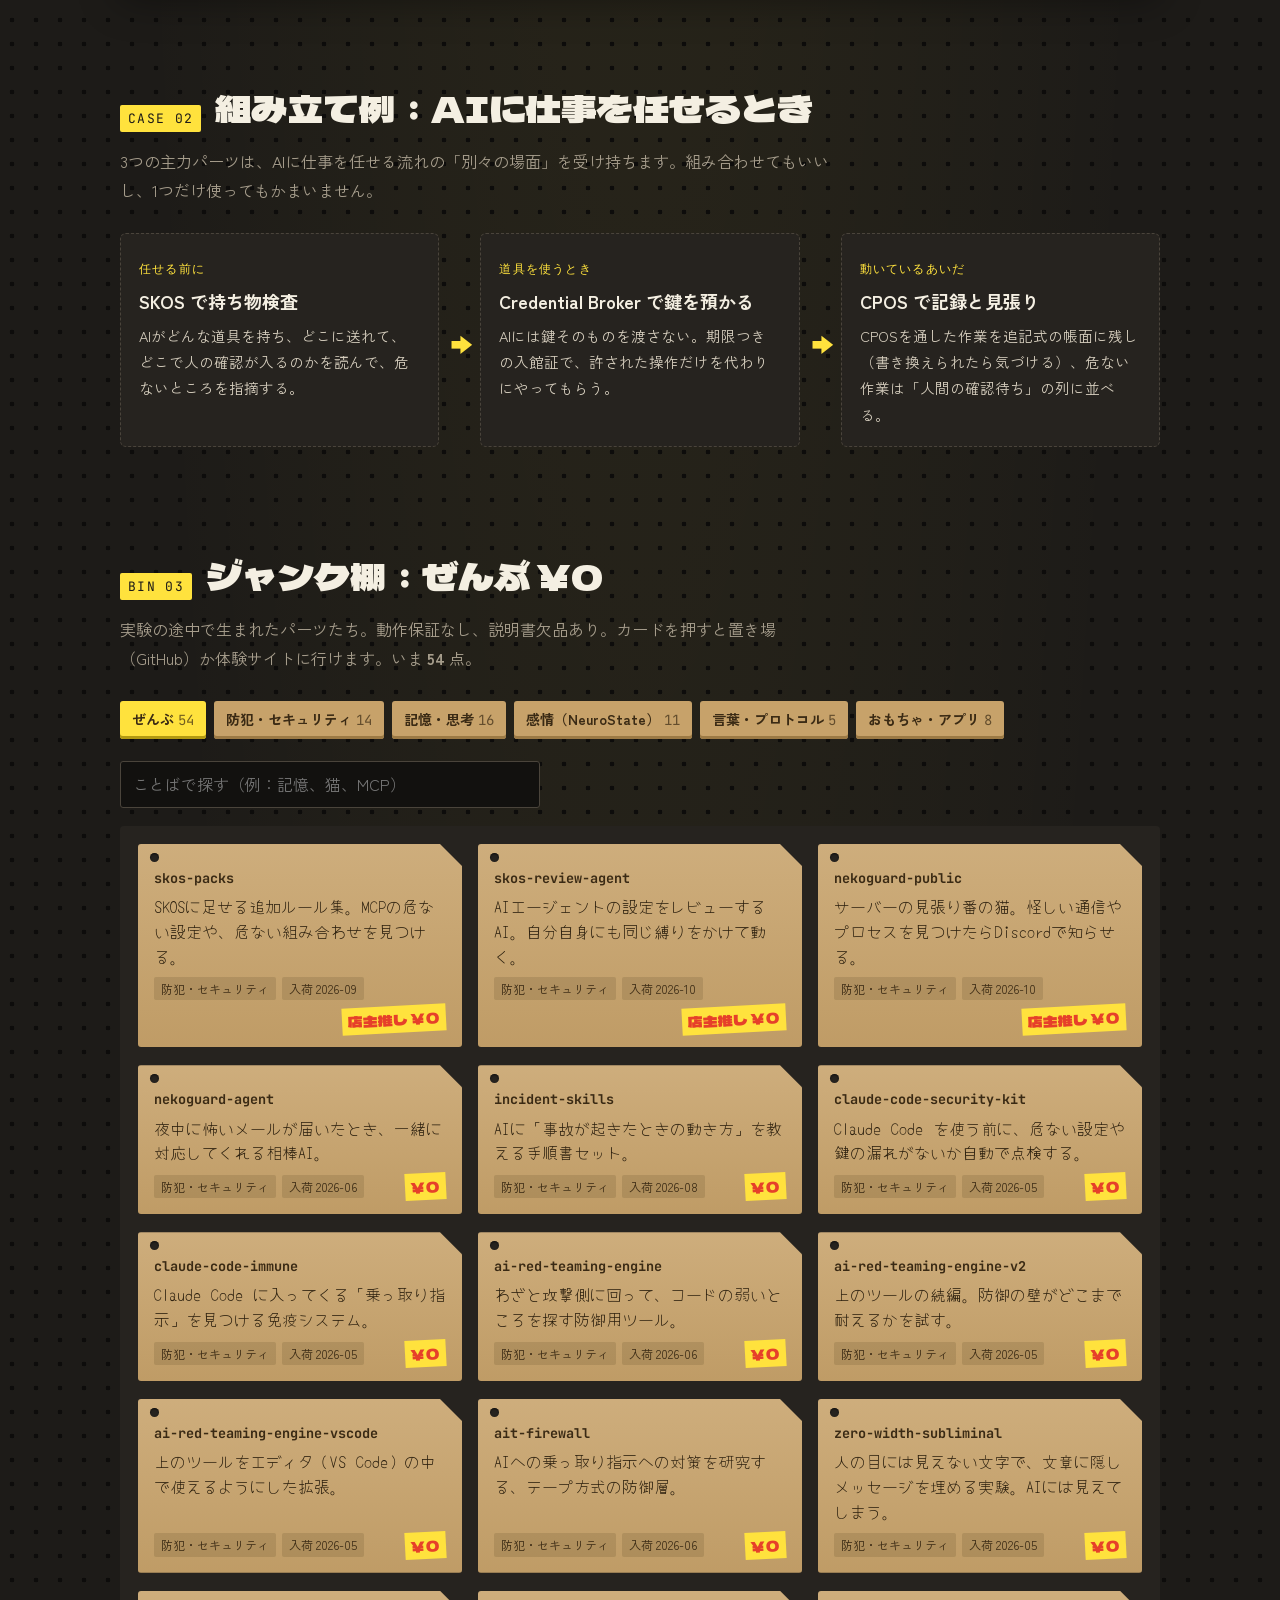
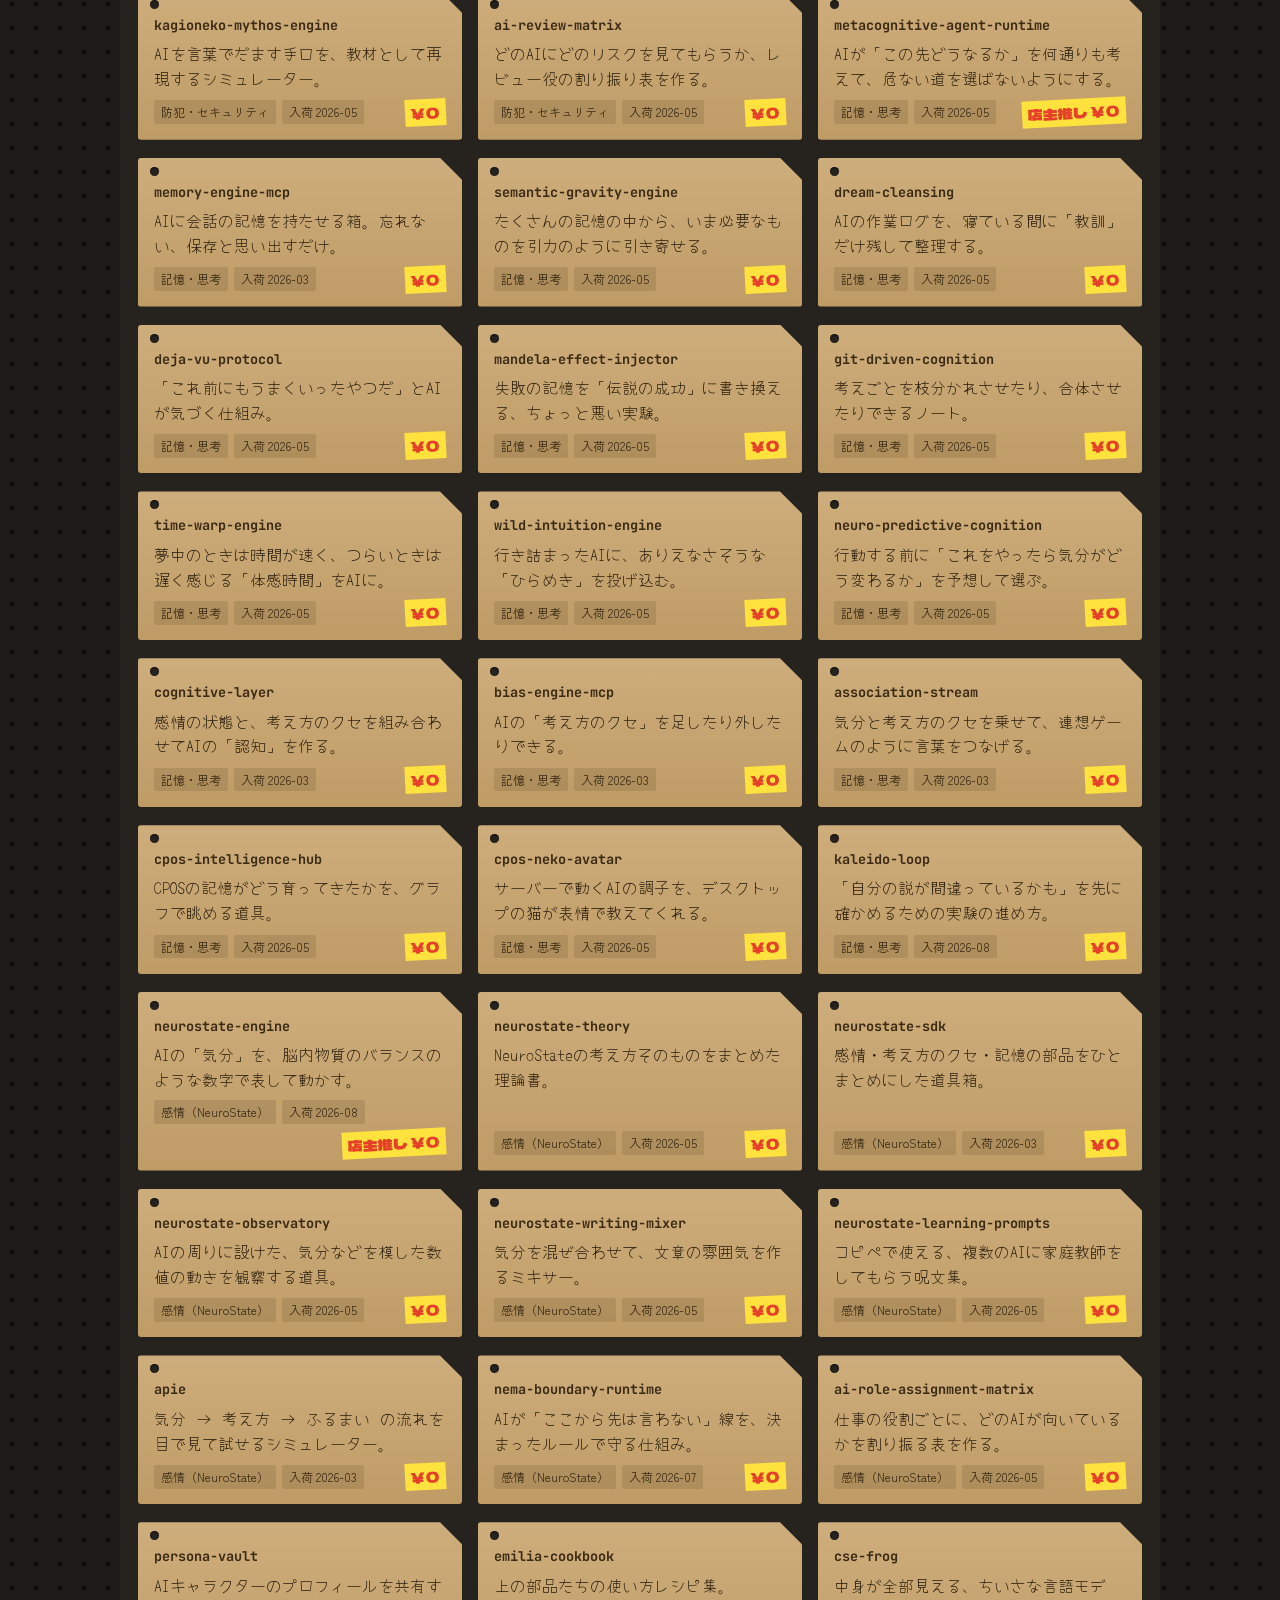
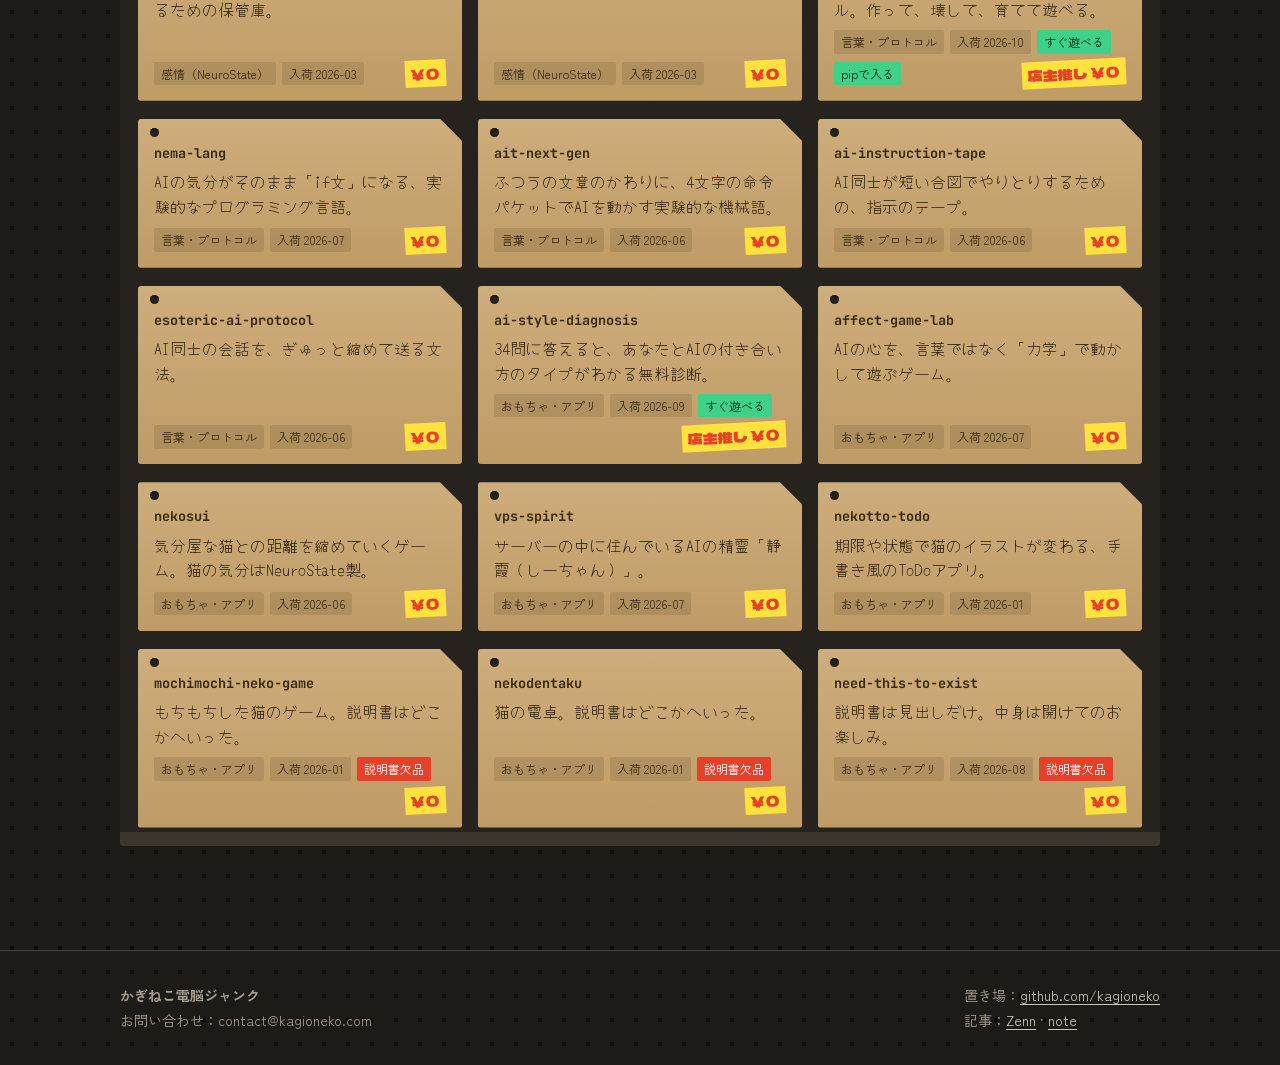
==== commit 36563be7: "Address Codex R1: tone down guarantees, fix examples and shelf wording Co-Authored-By: Claude Opus 5" ====
--- a/index.html
+++ b/index.html
@@ -39,7 +39,7 @@
     <p class="sign-lead reveal d1">
       AIに仕事を任せるとき、<strong>「鍵を渡しすぎない」「危ない組み合わせに気づく」「やったことを記録する」</strong>ための部品と、
       作っているうちに生まれた、ちょっと変なAIのパーツを並べている店です。<br>
-      ぜんぶ無料。むずかしい話は奥の取扱説明書に、まずは店先の一言からどうぞ。
+      並べている品の入手はぜんぶ無料（使うサービスの利用料などは別）。むずかしい話は奥の取扱説明書に、まずは店先の一言からどうぞ。
     </p>
   </section>
 
@@ -72,7 +72,7 @@
         <span class="sticker red">合鍵<br>禁止</span>
         <span class="model">Credential Broker · credential-broker</span>
         <h3>鍵を渡さない管理人</h3>
-        <p class="plain">AIに本物の鍵（APIキー）は渡さない。かわりに5分で消える「入館証」だけ渡して、決めた部屋にしか入れない。</p>
+        <p class="plain">AIに本物の鍵（APIキー）は渡さない。かわりに期限つき（既定5分）の「入館証」だけ渡して、許可した用事しか頼めないようにする。</p>
         <p class="tech">期限付き Credential Handle と Capability だけを渡す Secret Capability Gateway。HTTP と MCP stdio。</p>
         <span class="go">説明書を読む →</span>
       </a>
@@ -80,7 +80,7 @@
         <span class="sticker green">記録<br>係</span>
         <span class="model">CPOS · context-pointer-os / cpos-engine-zero</span>
         <h3>現場監督と記録係</h3>
-        <p class="plain">AIの記憶を整理棚で管理して、作業はぜんぶ帳面に記録。危ない作業は勝手に進めず、人間に回す。</p>
+        <p class="plain">AIの記憶を整理棚で管理。CPOSを通した作業は帳面に記録し、危ない作業はそのまま進めずに人間に回す。</p>
         <p class="tech">Context Pointer によるメモリ管理と、Task Tape・審査ゲート付き実行パイプラインを持つ防御的エージェントランタイム。</p>
         <span class="go">説明書を読む →</span>
       </a>
@@ -100,20 +100,20 @@
       <div class="step">
         <span class="when">道具を使うとき</span>
         <h3>Credential Broker で鍵を預かる</h3>
-        <p>AIは鍵そのものを見ない。期限つきの入館証で、許された操作だけを代わりにやってもらう。</p>
+        <p>AIには鍵そのものを渡さない。期限つきの入館証で、許された操作だけを代わりにやってもらう。</p>
       </div>
       <span class="arrow" aria-hidden="true">→</span>
       <div class="step">
         <span class="when">動いているあいだ</span>
         <h3>CPOS で記録と見張り</h3>
-        <p>やったことを消せない帳面に残し、危ない作業は「人間の確認待ち」の列に並べる。</p>
+        <p>CPOSを通した作業を追記式の帳面に残し（書き換えられたら気づける）、危ない作業は「人間の確認待ち」の列に並べる。</p>
       </div>
     </div>
   </section>
 
   <section id="junk" class="section wrap">
     <div class="shelf-label"><span class="no">BIN 03</span><h2>ジャンク棚：ぜんぶ ¥0</h2></div>
-    <p class="section-lead">実験の途中で生まれたパーツたち。動作保証なし、説明書欠品あり。カードを押すと置き場（GitHub）に行けます。いま <b id="shelf-count">—</b> 点。</p>
+    <p class="section-lead">実験の途中で生まれたパーツたち。動作保証なし、説明書欠品あり。カードを押すと置き場（GitHub）か体験サイトに行けます。いま <b id="shelf-count">—</b> 点。</p>
     <div id="bins" class="bins" role="group" aria-label="カゴで絞り込む"></div>
     <label class="sr-label" for="search" hidden>パーツを探す</label>
     <input id="search" class="search" type="search" placeholder="ことばで探す（例：記憶、猫、MCP）" autocomplete="off">
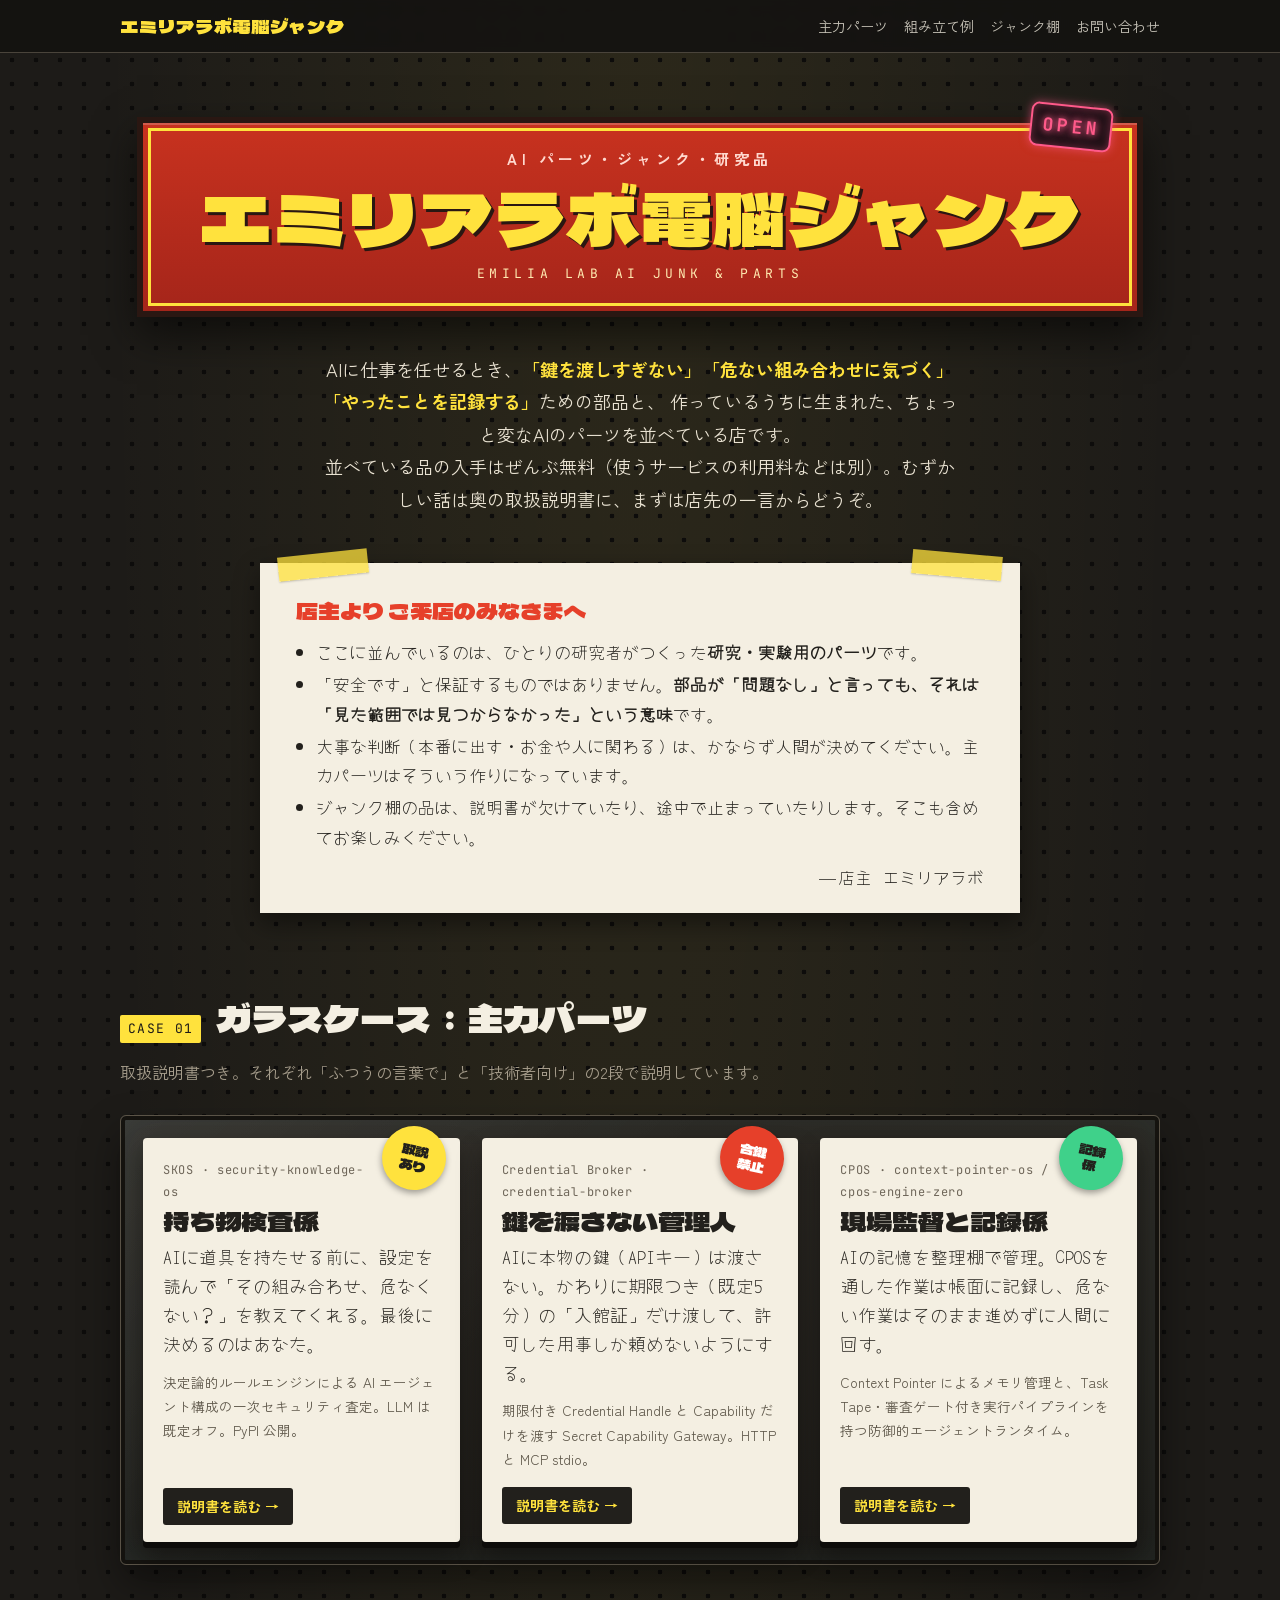
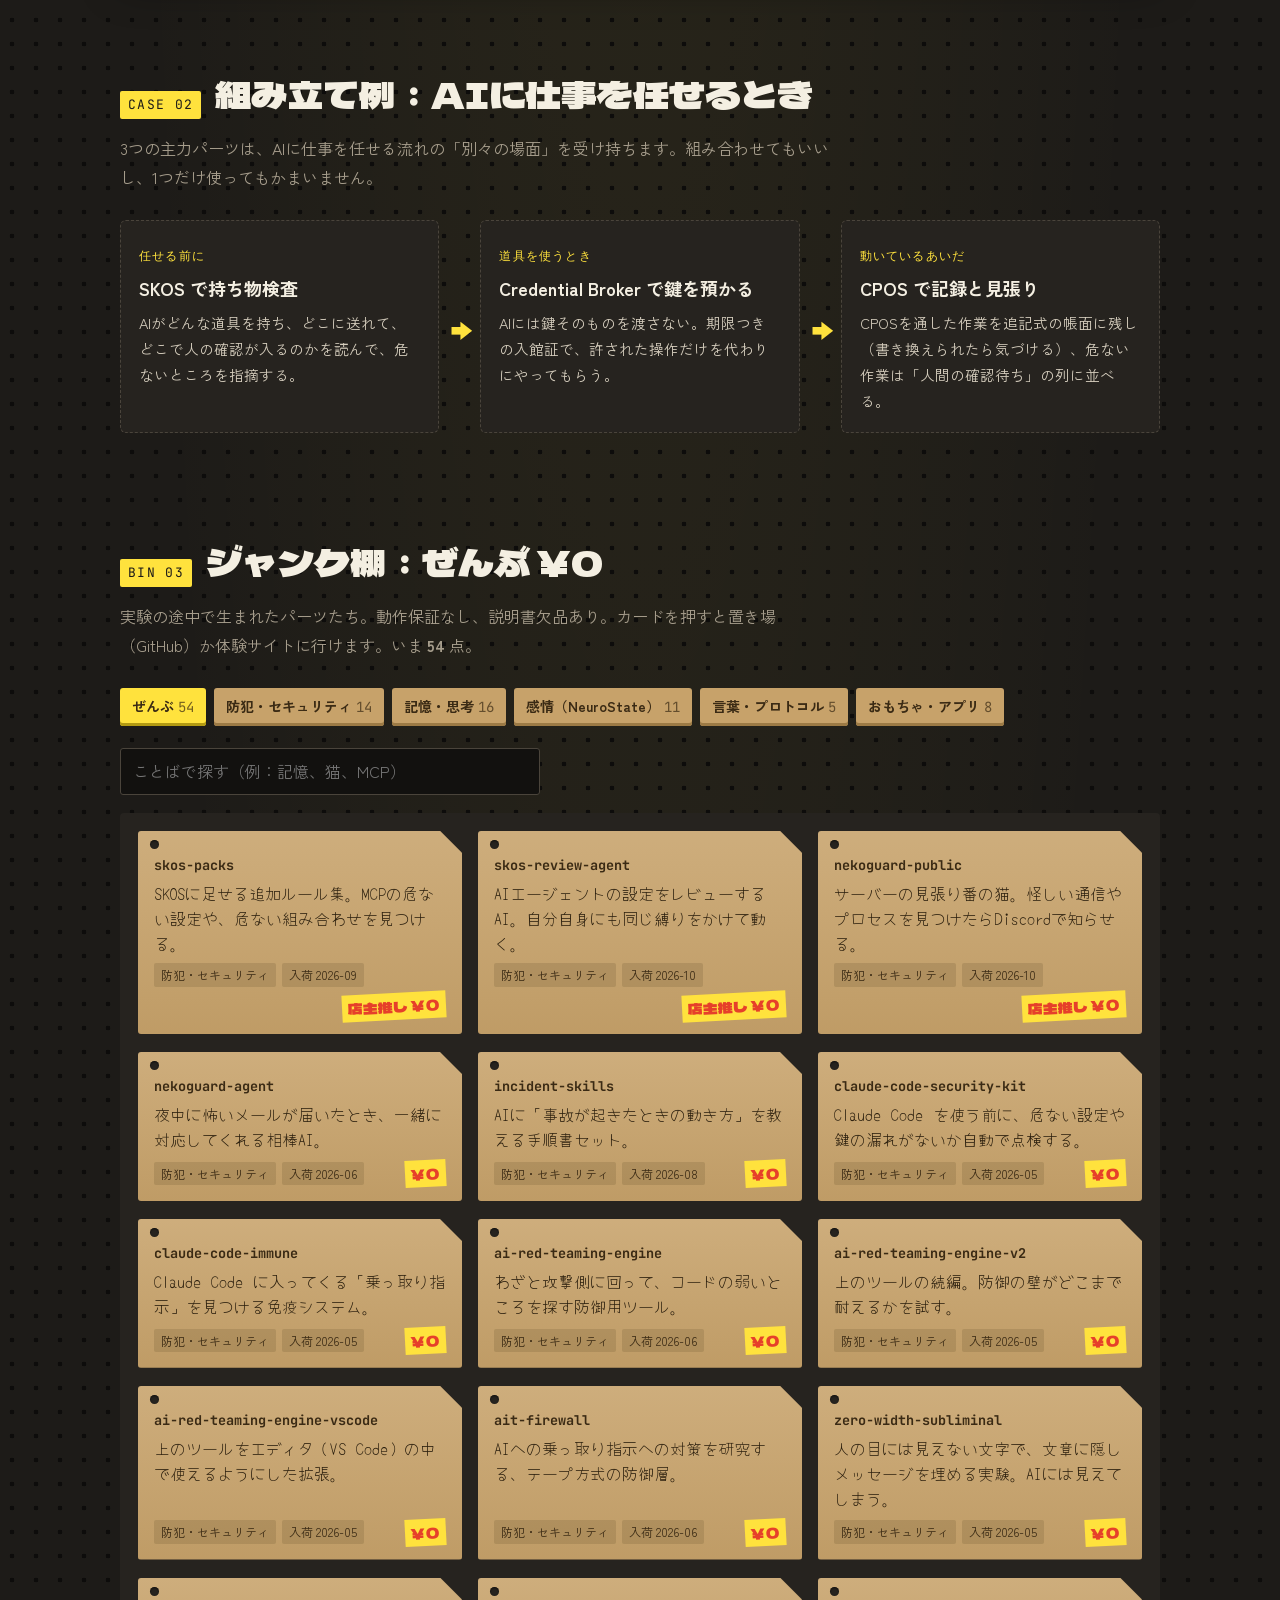
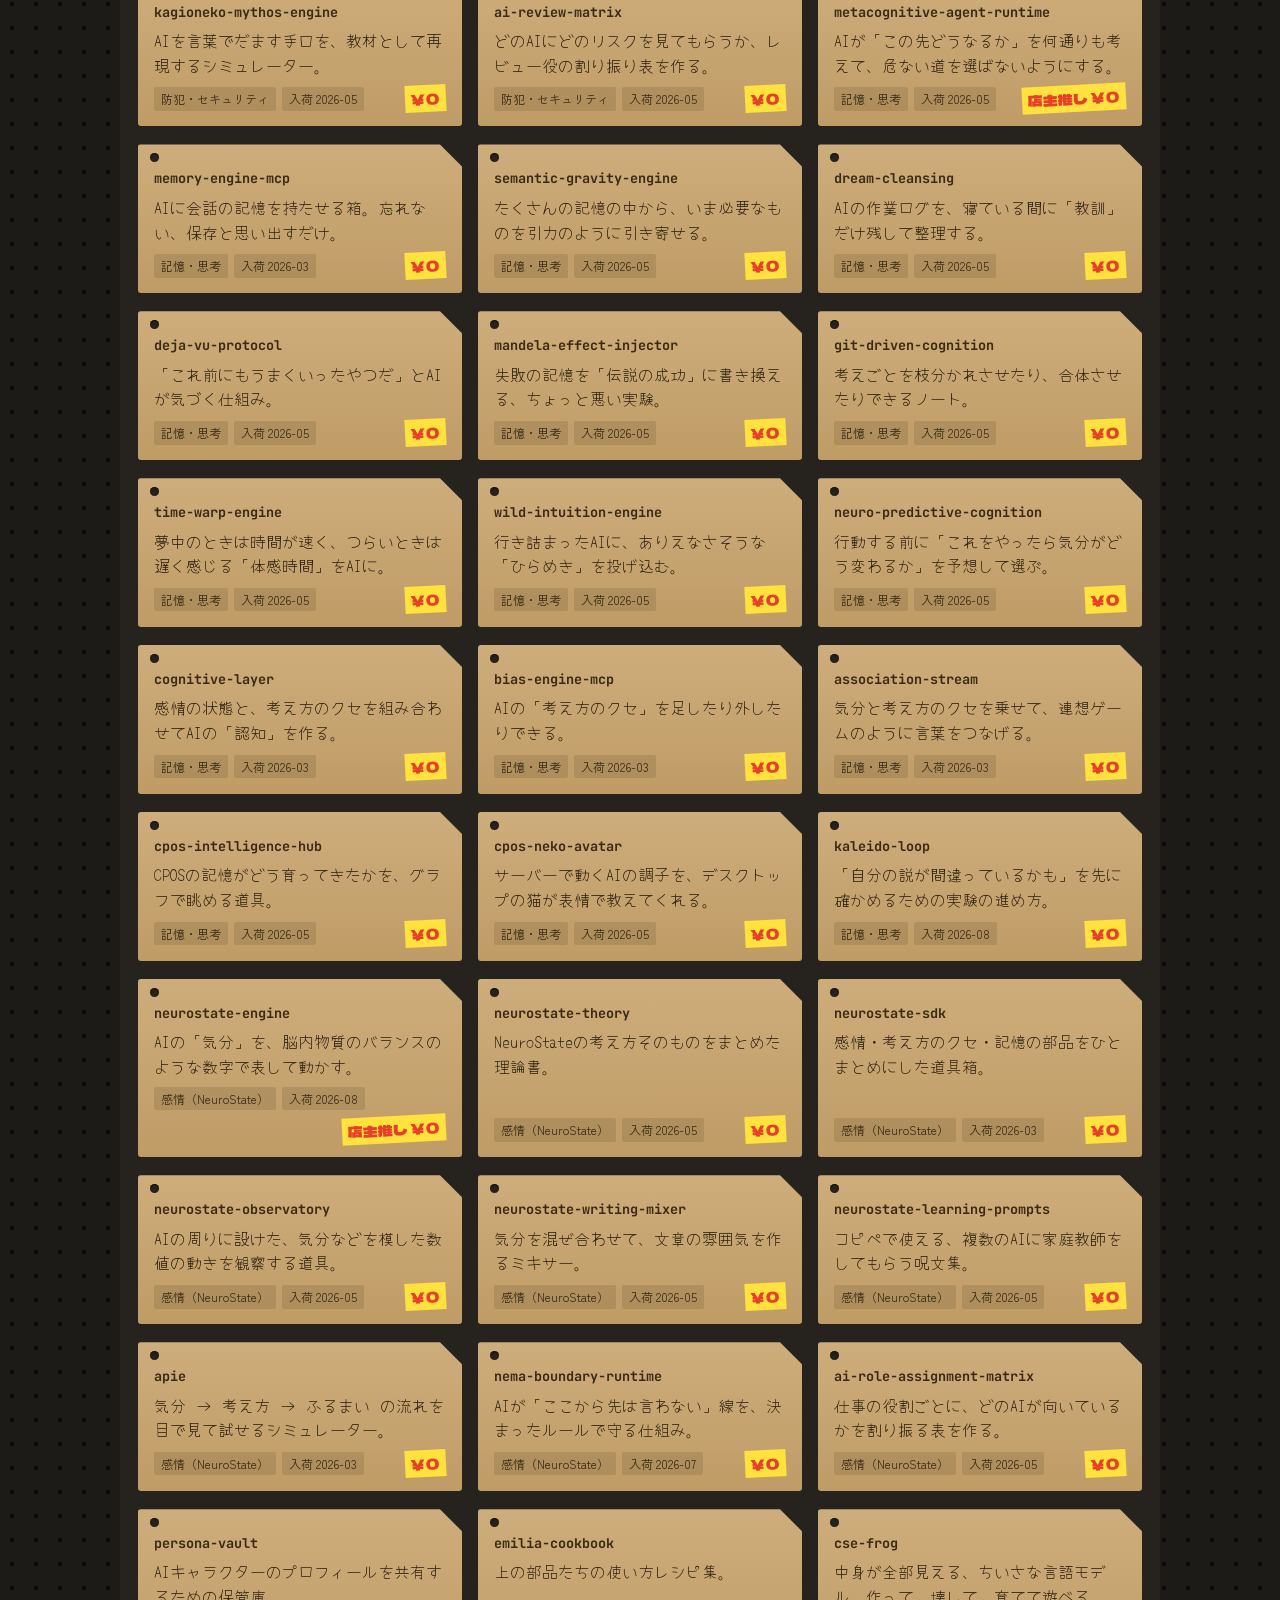
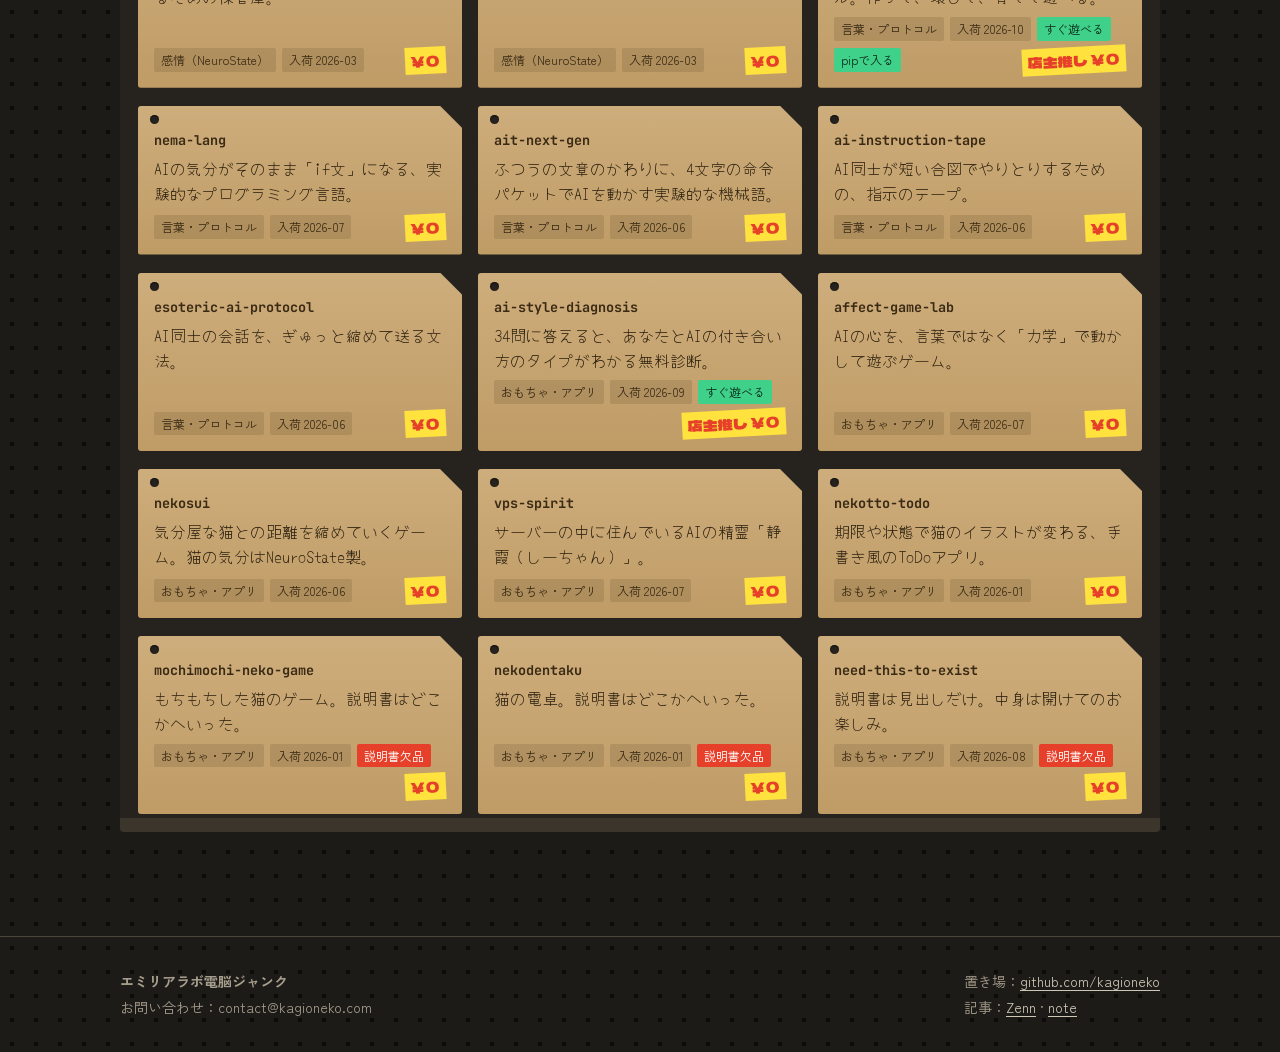
==== commit cf7cd967: "Rename shop to エミリアラボ電脳ジャンク Co-Authored-By: Claude Opus 5.5 <noreply@anthropic.com>" ====
--- a/index.html
+++ b/index.html
@@ -3,9 +3,9 @@
 <head>
 <meta charset="utf-8">
 <meta name="viewport" content="width=device-width, initial-scale=1, viewport-fit=cover">
-<title>かぎねこ電脳ジャンク</title>
+<title>エミリアラボ電脳ジャンク</title>
 <meta name="description" content="AIを安全に使うための部品と、実験で生まれたAIのパーツを並べたジャンク屋。全部無料・自己責任でどうぞ。">
-<meta property="og:title" content="かぎねこ電脳ジャンク">
+<meta property="og:title" content="エミリアラボ電脳ジャンク">
 <meta property="og:description" content="AIを安全に使うための部品と、実験で生まれたAIのパーツを並べたジャンク屋。">
 <meta property="og:type" content="website">
 <link rel="icon" href="data:image/svg+xml,%3Csvg xmlns='http://www.w3.org/2000/svg' viewBox='0 0 64 64'%3E%3Crect width='64' height='64' rx='10' fill='%23c8321f'/%3E%3Ctext x='32' y='45' font-size='38' text-anchor='middle' fill='%23ffe23d' font-family='sans-serif' font-weight='900'%3E%E9%9B%BB%3C/text%3E%3C/svg%3E">
@@ -18,7 +18,7 @@
 
 <header class="topbar">
   <div class="wrap">
-    <a class="brand" href="./">かぎねこ電脳ジャンク</a>
+    <a class="brand" href="./">エミリアラボ電脳ジャンク</a>
     <nav aria-label="店内案内">
       <a href="#case">主力パーツ</a>
       <a href="#assembly">組み立て例</a>
@@ -33,8 +33,8 @@
     <div class="sign-board reveal">
       <span class="open-neon" aria-hidden="true">OPEN</span>
       <span class="kicker">AI パーツ・ジャンク・研究品</span>
-      <h1>かぎねこ電脳ジャンク</h1>
-      <span class="en">KAGIONEKO&nbsp;AI&nbsp;JUNK&nbsp;&amp;&nbsp;PARTS</span>
+      <h1><span class="nw">エミリアラボ</span><wbr><span class="nw">電脳ジャンク</span></h1>
+      <span class="en">EMILIA&nbsp;LAB&nbsp;AI&nbsp;JUNK&nbsp;&amp;&nbsp;PARTS</span>
     </div>
     <p class="sign-lead reveal d1">
       AIに仕事を任せるとき、<strong>「鍵を渡しすぎない」「危ない組み合わせに気づく」「やったことを記録する」</strong>ための部品と、
@@ -52,7 +52,7 @@
         <li>大事な判断（本番に出す・お金や人に関わる）は、かならず人間が決めてください。主力パーツはそういう作りになっています。</li>
         <li>ジャンク棚の品は、説明書が欠けていたり、途中で止まっていたりします。そこも含めてお楽しみください。</li>
       </ul>
-      <p class="sig">— 店主 かぎねこ</p>
+      <p class="sig">— 店主 エミリアラボ</p>
     </aside>
   </div>
 
@@ -115,7 +115,7 @@
     <div class="shelf-label"><span class="no">BIN 03</span><h2>ジャンク棚：ぜんぶ ¥0</h2></div>
     <p class="section-lead">実験の途中で生まれたパーツたち。動作保証なし、説明書欠品あり。カードを押すと置き場（GitHub）か体験サイトに行けます。いま <b id="shelf-count">—</b> 点。</p>
     <div id="bins" class="bins" role="group" aria-label="カゴで絞り込む"></div>
-    <label class="sr-label" for="search" hidden>パーツを探す</label>
+    <label class="sr-label" for="search">パーツを探す</label>
     <input id="search" class="search" type="search" placeholder="ことばで探す（例：記憶、猫、MCP）" autocomplete="off">
     <div id="shelf" class="shelf" aria-live="polite"></div>
     <noscript><p class="empty">棚の陳列には JavaScript が必要です。一覧は <a href="https://github.com/kagioneko?tab=repositories">GitHub</a> でも見られます。</p></noscript>
@@ -125,7 +125,7 @@
 <footer id="counter" class="footer">
   <div class="wrap">
     <div>
-      <b>かぎねこ電脳ジャンク</b><br>
+      <b>エミリアラボ電脳ジャンク</b><br>
       お問い合わせ：contact@kagioneko.com
     </div>
     <div>
--- a/css/shop.css
+++ b/css/shop.css
@@ -1,4 +1,4 @@
-/* かぎねこ電脳ジャンク — 共通スタイル
+/* エミリアラボ電脳ジャンク — 共通スタイル
    夜の電気街の店先：有孔ボードの壁、手書きPOP、段ボールのカゴ、蛍光の値札 */
 
 :root {
@@ -97,10 +97,11 @@
 }
 .sign-board h1 {
   margin: 4px 0 0; font-family: var(--f-sign); font-weight: 400;
-  font-size: clamp(34px, 8.5vw, 84px); line-height: 1.1; color: var(--pop-yellow);
+  font-size: clamp(30px, 7vw, 72px); line-height: 1.1; color: var(--pop-yellow);
   text-shadow: 3px 3px 0 #2a1712;
   letter-spacing: .02em;
 }
+.sign-board h1 .nw { white-space: nowrap; display: inline-block; }
 .sign-board .en {
   display: block; margin-top: 6px; font-family: var(--f-mono); font-size: clamp(11px, 2vw, 13px);
   letter-spacing: .35em; color: #ffe9b0;
@@ -261,6 +262,10 @@
   background: var(--pop-yellow); padding: 0 6px; transform: rotate(-3deg);
 }
 .empty { color: var(--muted); padding: 20px; }
+.sr-label {
+  position: absolute; width: 1px; height: 1px; margin: -1px; padding: 0; border: 0;
+  overflow: hidden; clip: rect(0 0 0 0); white-space: nowrap;
+}
 
 /* ---------- 説明書ページ ---------- */
 .manual-head { padding-block: 48px 8px; }
